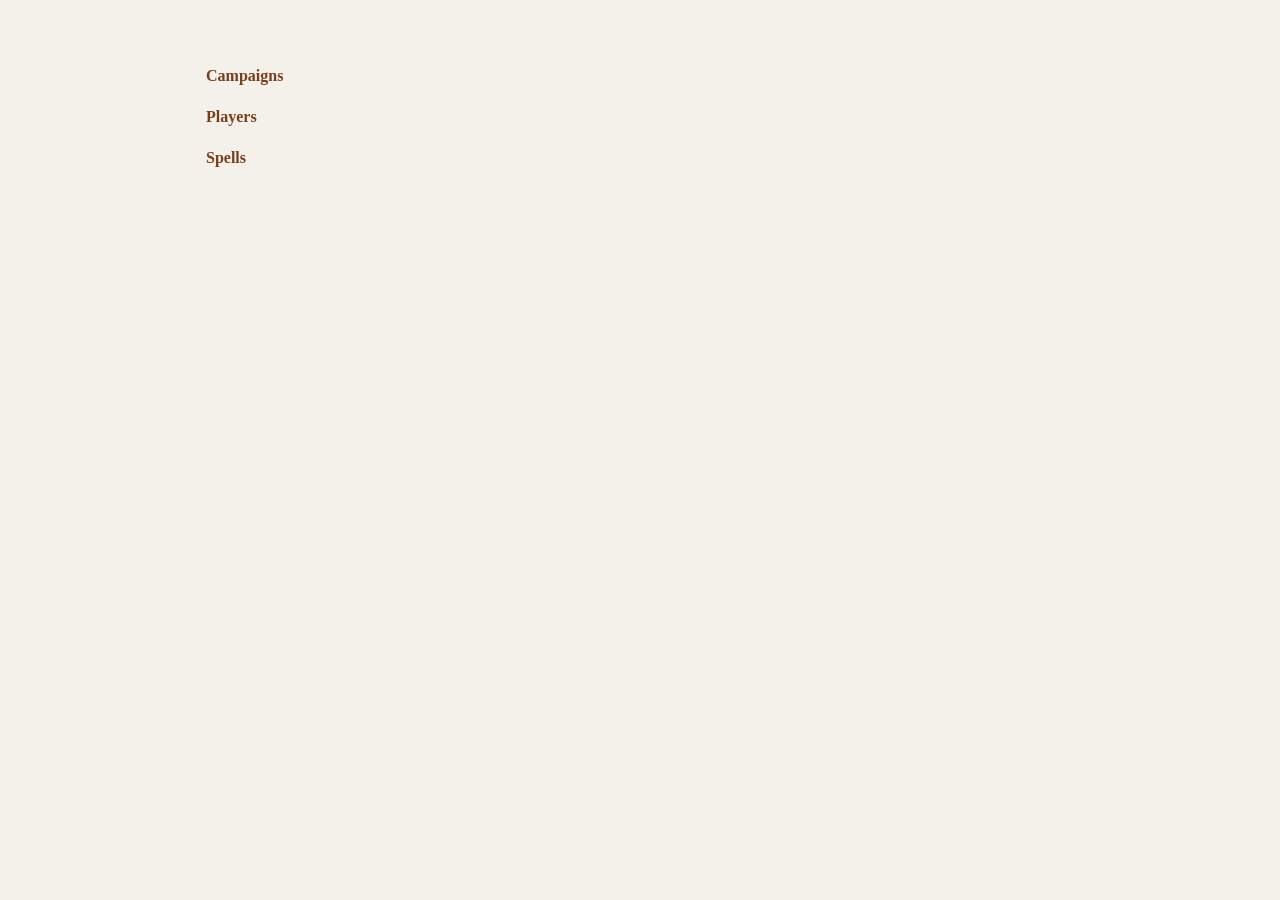
==== homePage.html @ 2057a72f "Merge pull request #7 from TwistedFury:best-branch Add player management features and shield icon as" ====
<!DOCTYPE html>
<head>
    <link rel="stylesheet" href="styles.css">
</head>
<body>
    <main class="spell-page">
        <p><a href="Pages/Campaigns.html">Campaigns</a></p>
        <p><a href="Pages/Players.html">Players</a></p>
        <p><a href="Pages/Spells.html">Spells</a></p>
    </main>
</body>
---- styles.css ----
/* ============================================================
   HOMEBREW HUB — styles.css
   Single stylesheet for all pages.
   Link in every page's <head>:
     <link rel="stylesheet" href="../../styles.css">
   (adjust the path depth as needed per subfolder)
   ============================================================ */


/* ── DESIGN TOKENS ──────────────────────────────────────────
   All colours live here. Light mode is the default.
   Dark mode overrides follow immediately after.
   ---------------------------------------------------------- */

:root {
  /* Backgrounds */
  --bg:            #f4f1ea;
  --bg-paper:      #fcfaf6;
  --bg-sunken:     #ede7db;
  --bg-table-head: #e8dfd2;
  --bg-row-hover:  #f3ede4;

  /* Text */
  --ink:           #2f2419;
  --muted:         #6b5b4b;

  /* Borders */
  --line:          #cdbfae;

  /* Accent */
  --accent:        #7a3e1d;
  --accent-hi:     #5f2f15;

  /* Misc */
  --shadow:        rgba(0, 0, 0, 0.08);
}

@media (prefers-color-scheme: dark) {
  :root {
    --bg:            #141210;
    --bg-paper:      #1c1916;
    --bg-sunken:     #111009;
    --bg-table-head: #26211a;
    --bg-row-hover:  #221e18;

    --ink:           #e8e0d4;
    --muted:         #9c8f80;

    --line:          #3a322a;

    --accent:        #c47a50;
    --accent-hi:     #e09060;

    --shadow:        rgba(0, 0, 0, 0.35);
  }
}


/* ── RESET ──────────────────────────────────────────────────*/

*, *::before, *::after {
  box-sizing: border-box;
  margin: 0;
  padding: 0;
}


/* ── BASE ───────────────────────────────────────────────────*/

body {
  font-family: Georgia, "Times New Roman", Times, serif;
  background: var(--bg);
  color: var(--ink);
  line-height: 1.55;
  padding: 2rem 2.5rem;
}

/* homepage overrides the default body padding below */

p {
  margin-bottom: 1rem;
}

ul, ol {
  margin-bottom: 1rem;
  padding-left: 2rem;
}

li {
  margin-bottom: 0.25rem;
}

hr {
  border: 0;
  border-top: 1px solid var(--line);
  margin: 1rem 0;
}

img {
  width: 500px;
  height: auto;
  max-width: 100%;
}

footer {
  font-size: 0.75rem;
  color: var(--muted);
  margin-top: 2rem;
}


/* ── TYPOGRAPHY ─────────────────────────────────────────────*/

h1, h2, h3, h4, h5, h6 {
  font-family: Georgia, "Times New Roman", Times, serif;
  color: var(--accent);
  margin-top: 1.5rem;
  margin-bottom: 0.4rem;
}

h1 {
  font-size: 2.2rem;
  margin-top: 0;
  margin-bottom: 0.5rem;
  border-bottom: 2px solid var(--line);
  padding-bottom: 0.5rem;
}

h2 {
  font-size: 1.35rem;
}

h3 {
  font-size: 1.1rem;
}

a {
  color: var(--accent);
  text-decoration: none;
  font-weight: bold;
}

a:hover {
  color: var(--accent-hi);
  text-decoration: underline;
}


/* ── PAGE LAYOUT HELPERS ────────────────────────────────────*/

/* Optional wrappers pages can use for card-style layout */
.page-shell {
  max-width: 1250px;
  margin: 0 auto;
  padding: 2rem 1rem 4rem;
}

.page-card {
  background: var(--bg-paper);
  border: 1px solid var(--line);
  box-shadow: 0 8px 24px var(--shadow);
  padding: 2rem;
}

.intro {
  color: var(--muted);
  margin-bottom: 1.5rem;
}


/* ── TABLES ─────────────────────────────────────────────────*/

/* .content-table: used on content pages (no forced min-width) */
.content-table {
  width: 100%;
  max-width: 100%;
  margin-bottom: 1.25rem;
  border-collapse: collapse;
  background: var(--bg-paper);
  border: 1px solid var(--line);
}

/* Full-width scrollable table (spell page etc.) */
table {
  width: 100%;
  min-width: 1100px;
  border-collapse: collapse;
  background: var(--bg-paper);
  border: 1px solid var(--line);
}

th,
td {
  text-align: left;
  padding: 0.65rem 0.75rem;
  border: 1px solid var(--line);
  vertical-align: top;
}

th {
  background: var(--bg-table-head);
  white-space: nowrap;
  cursor: pointer;
  user-select: none;
}

th:hover {
  background: var(--line);
}

tbody tr:hover {
  background: var(--bg-row-hover);
}

.table-wrap {
  overflow-x: auto;
}


/* ── FILTERS ────────────────────────────────────────────────*/

.filters {
  display: grid;
  grid-template-columns: repeat(auto-fit, minmax(180px, 1fr));
  gap: 0.75rem;
  margin-bottom: 1rem;
  padding: 1rem;
  background: var(--bg-sunken);
  border: 1px solid var(--line);
}

.filters label {
  display: block;
  font-size: 0.9rem;
  font-weight: bold;
  margin-bottom: 0.25rem;
  color: var(--ink);
}

.filters input,
.filters select,
.filters button {
  width: 100%;
  padding: 0.55rem 0.65rem;
  border: 1px solid var(--line);
  background: var(--bg-paper);
  color: var(--ink);
  font: inherit;
}

.filter-actions {
  display: flex;
  align-items: end;
}

.filter-actions button {
  cursor: pointer;
  background: var(--accent);
  color: var(--bg);
  border-color: var(--accent);
}

.filter-actions button:hover {
  background: var(--accent-hi);
}

.results-bar {
  margin: 0.75rem 0 1rem;
  color: var(--muted);
  font-size: 0.95rem;
}

.no-results {
  margin-top: 1rem;
  padding: 1rem;
  border: 1px solid var(--line);
  background: var(--bg-paper);
  color: var(--muted);
}


/* ── BACK BUTTON ────────────────────────────────────────────*/

.back-btn {
  display: inline-flex;
  align-items: center;
  gap: 6px;
  margin-bottom: 1.25rem;
  padding: 5px 12px 5px 8px;
  background: none;
  border: 1px solid var(--line);
  border-radius: 4px;
  color: var(--muted);
  font-family: Georgia, "Times New Roman", Times, serif;
  font-size: 0.9rem;
  cursor: pointer;
  text-decoration: none;
  transition: color 0.12s, border-color 0.12s, background 0.12s;
}

.back-btn:hover {
  color: var(--ink);
  border-color: var(--accent);
  background: var(--bg-sunken);
  text-decoration: none;
}

.back-btn::before {
  content: '←';
  font-size: 1rem;
  line-height: 1;
}


/* ── SPELL PAGE ─────────────────────────────────────────────*/

.spell-page {
  max-width: 900px;
  margin: 0 auto;
  padding: 2rem 1rem 3rem;
}

.spell-entry {
  background: var(--bg-paper);
  border: 1px solid var(--line);
  padding: 1.5rem 2rem;
  box-shadow: 0 2px 8px var(--shadow);
}

.spell-subtitle {
  margin-top: 0;
  margin-bottom: 1rem;
  color: var(--muted);
  font-size: 1rem;
}

.spell-meta {
  background: var(--bg-sunken);
  border: 1px solid var(--line);
  padding: 0.85rem 1rem;
  margin-bottom: 1rem;
}

.spell-meta p {
  margin: 0.25rem 0;
}

.spell-body p {
  margin: 0 0 1rem 0;
}

.spell-footer {
  margin-top: 1.25rem;
  padding-top: 0.75rem;
  border-top: 1px solid var(--line);
  font-size: 0.95rem;
  color: var(--muted);
}

.spell-display-page {
  max-width: 1600px;
  margin: 0 auto;
  padding: 2rem 1rem 3rem;
}

.spell-picker {
  margin: 1.5rem 0 2rem;
  padding: 1.25rem;
  background: var(--bg-sunken);
  border: 1px solid var(--line);
}

.spell-picker h2,
.spell-selection h2 {
  margin-top: 0;
}

.spell-picker label {
  display: block;
  margin-bottom: 0.3rem;
  font-weight: bold;
}

.spell-picker input {
  width: 100%;
  padding: 0.65rem 0.75rem;
  border: 1px solid var(--line);
  background: var(--bg-paper);
  color: var(--ink);
  font: inherit;
}

.spell-search-results {
  display: grid;
  grid-template-columns: repeat(auto-fit, minmax(min(100%, 18rem), 1fr));
  gap: 0.5rem;
  max-height: 22rem;
  overflow-y: auto;
  list-style: none;
  margin: 0;
  padding: 0;
}

.spell-search-result {
  display: flex;
  width: 100%;
  min-height: 3.5rem;
  flex-direction: column;
  align-items: flex-start;
  padding: 0.55rem 0.75rem;
  border: 1px solid var(--line);
  background: var(--bg-paper);
  color: var(--ink);
  font: inherit;
  text-align: left;
  cursor: pointer;
}

.spell-search-result:hover:not(:disabled) {
  border-color: var(--accent);
  background: var(--bg-row-hover);
}

.spell-search-result:disabled {
  color: var(--muted);
  cursor: not-allowed;
  opacity: 0.65;
}

.spell-search-result-name {
  font-weight: bold;
}

.spell-search-result-detail {
  color: var(--muted);
  font-size: 0.85rem;
}

.spell-selection-heading {
  display: flex;
  flex-wrap: wrap;
  align-items: baseline;
  justify-content: space-between;
  gap: 0.25rem 1rem;
}

.spell-selection-heading .results-bar {
  margin: 0;
}

.spell-grid {
  display: grid;
  grid-template-columns: repeat(4, minmax(0, 1fr));
  align-items: stretch;
  gap: 1rem;
}

@media (max-width: 1200px) {
  .spell-grid {
    grid-template-columns: repeat(3, minmax(0, 1fr));
  }
}

@media (max-width: 900px) {
  .spell-grid {
    grid-template-columns: repeat(2, minmax(0, 1fr));
  }
}

.spell-grid .spell-entry {
  min-width: 0;
  overflow-wrap: anywhere;
  padding: 1.25rem;
}

.spell-card-heading {
  display: flex;
  align-items: flex-start;
  justify-content: space-between;
  gap: 0.75rem;
}

.spell-card-heading h3 {
  min-width: 0;
  margin-top: 0;
  overflow-wrap: anywhere;
}

.spell-remove-button {
  flex: 0 0 auto;
  padding: 0.3rem 0.55rem;
  border: 1px solid var(--line);
  background: var(--bg-paper);
  color: var(--muted);
  font: inherit;
  font-size: 0.85rem;
  cursor: pointer;
}

.spell-remove-button:hover {
  border-color: var(--accent);
  color: var(--accent);
}

.spell-grid .spell-meta p {
  overflow-wrap: anywhere;
}

.spell-grid .spell-body p {
  margin-bottom: 0.75rem;
}

.spell-grid .spell-body-collapsed {
  max-height: 14rem;
  overflow: hidden;
}

.spell-expand-button {
  padding: 0;
  border: 0;
  background: none;
  color: var(--accent);
  font: inherit;
  font-weight: bold;
  cursor: pointer;
}

.spell-expand-button:hover {
  text-decoration: underline;
}

.spell-grid .spell-footer {
  overflow-wrap: anywhere;
}


/* ── CAMPAIGN PAGE ──────────────────────────────────────────*/

.campaign-page {
  max-width: 1040px;
  margin: 0 auto 2rem;
  padding: 1rem 1rem 0;
}

#campaign-portfolio {
  background:
    linear-gradient(135deg, color-mix(in srgb, var(--accent) 8%, transparent), transparent 55%),
    var(--bg-paper);
  border: 1px solid var(--line);
  border-top: 4px solid var(--accent);
  border-radius: 10px;
  box-shadow: 0 10px 28px var(--shadow);
  padding: 2rem 2.25rem;
}

#campaign-portfolio h1 {
  font-size: clamp(1.8rem, 4vw, 2.6rem);
}

#campaign-portfolio p {
  max-width: 70ch;
  color: var(--muted);
}

#campaign-portfolio ul {
  display: grid;
  grid-template-columns: repeat(auto-fit, minmax(230px, 1fr));
  gap: 0.75rem;
  list-style: none;
  margin: 1.25rem 0 0;
  padding: 0;
}

#campaign-portfolio li {
  margin: 0;
}

#campaign-portfolio li a {
  display: block;
  padding: 1rem 1.1rem;
  border: 1px solid var(--line);
  border-radius: 7px;
  background: var(--bg);
  transition: transform 0.15s ease, border-color 0.15s ease, box-shadow 0.15s ease;
}

#campaign-portfolio li a:hover {
  border-color: var(--accent);
  box-shadow: 0 5px 14px var(--shadow);
  text-decoration: none;
  transform: translateY(-2px);
}

#campaign-portfolio dl {
  display: grid;
  grid-template-columns: minmax(9rem, auto) 1fr;
  margin-top: 1.5rem;
  border-top: 1px solid var(--line);
}

#campaign-portfolio dt,
#campaign-portfolio dd {
  padding: 0.75rem 0;
  border-bottom: 1px solid var(--line);
}

#campaign-portfolio dt {
  color: var(--muted);
  font-size: 0.9rem;
  font-weight: bold;
  text-transform: uppercase;
  letter-spacing: 0.06em;
}

.campaign-players {
  margin-top: 2rem;
  border-top: 1px solid var(--line);
  padding-top: 1rem;
}

.campaign-players h2 {
  margin-top: 0;
}

.player-management {
  margin: 1rem 0 1.5rem;
  padding: 1rem;
  background: var(--bg-sunken);
  border: 1px solid var(--line);
}

.player-management > label {
  display: block;
  margin-bottom: 0.4rem;
  font-weight: bold;
}

.player-add-row {
  display: flex;
  flex-wrap: wrap;
  gap: 0.6rem;
}

.player-select {
  flex: 1 1 16rem;
  min-width: 0;
  padding: 0.65rem 0.75rem;
  border: 1px solid var(--line);
  background: var(--bg);
  color: var(--ink);
  font: inherit;
}

.player-action-button,
.player-remove-button {
  padding: 0.65rem 0.8rem;
  border: 1px solid var(--accent);
  border-radius: 5px;
  background: var(--accent);
  color: var(--bg-paper);
  font: inherit;
  font-weight: bold;
  cursor: pointer;
}

.player-action-button:hover,
.player-remove-button:hover {
  background: var(--accent-hi);
}

.player-action-button:disabled {
  cursor: not-allowed;
  opacity: 0.55;
}

.player-save-button {
  background: var(--bg);
  color: var(--accent);
}

.player-save-status {
  min-height: 1.5em;
  margin: 0.6rem 0 0;
  color: var(--muted);
}

.player-search {
  width: 100%;
  max-width: 34rem;
  padding: 0.65rem 0.75rem;
  border: 1px solid var(--line);
  border-radius: 5px;
  background: var(--bg);
  color: var(--ink);
  font: inherit;
}

.player-results {
  margin: 0.75rem 0;
  color: var(--muted);
}

.player-cards {
  display: grid;
  grid-template-columns: repeat(auto-fit, minmax(220px, 1fr));
  gap: 1rem;
}

.player-card {
  padding: 1rem;
  border: 1px solid var(--line);
  border-radius: 7px;
  background: var(--bg);
}

.player-card h3 {
  margin: 0;
}

.player-card > p {
  margin-bottom: 0.75rem;
  color: var(--muted);
}

.player-card dl {
  display: grid;
  grid-template-columns: auto 1fr;
  gap: 0.25rem 0.75rem;
  margin: 0;
}

.player-card dt {
  padding: 0;
  border: 0;
  color: var(--muted);
  font-size: 0.8rem;
}

.player-card dd {
  overflow-wrap: anywhere;
  padding: 0;
  border: 0;
}

.player-remove-button {
  margin-top: 0.9rem;
  background: transparent;
  color: var(--accent);
  font-size: 0.85rem;
}

.player-edit-button,
.player-cancel-button,
.player-edit-actions button[type="submit"] {
  margin-top: 0.9rem;
  padding: 0.5rem 0.8rem;
  border: 1px solid var(--accent);
  border-radius: 5px;
  background: var(--accent);
  color: var(--bg-paper);
  font: inherit;
  cursor: pointer;
}

.player-edit-button:hover,
.player-cancel-button:hover {
  background: var(--accent-hi);
}

.player-edit-form {
  display: grid;
  gap: 0.75rem;
}

.player-edit-form input {
  width: 100%;
  padding: 0.5rem 0.6rem;
  border: 1px solid var(--line);
  background: var(--bg-paper);
  color: var(--ink);
  font: inherit;
}

.player-edit-form label {
  display: block;
  min-width: 0;
  overflow-wrap: anywhere;
  margin-bottom: 0.25rem;
  font-weight: bold;
}

.player-edit-form .player-attributes {
  margin-top: 0.25rem;
  grid-template-columns: 1fr;
}

.player-edit-form .player-attributes label {
  font-size: 0.9rem;
  white-space: nowrap;
}

.player-edit-actions {
  display: flex;
  gap: 0.6rem;
}

.player-edit-actions button {
  margin-top: 0;
}

.player-edit-error {
  margin: 0;
  color: var(--accent);
}

.player-cancel-button {
  background: transparent;
  color: var(--accent);
}

.no-player-results {
  color: var(--muted);
}

.player-form {
  display: grid;
  grid-template-columns: repeat(2, minmax(0, 1fr));
  gap: 1rem;
  margin: 1.5rem 0 2rem;
  padding: 1rem;
  background: var(--bg-sunken);
  border: 1px solid var(--line);
}

.player-form label {
  display: block;
  margin-bottom: 0.4rem;
  font-weight: bold;
}

.player-form input {
  width: 100%;
  padding: 0.65rem 0.75rem;
  border: 1px solid var(--line);
  background: var(--bg);
  color: var(--ink);
  font: inherit;
}

.player-attributes {
  display: grid;
  grid-column: 1 / -1;
  grid-template-columns: repeat(3, minmax(0, 1fr));
  gap: 1rem;
  border: 1px solid var(--line);
  padding: 1rem;
}

.player-attributes legend {
  padding: 0 0.4rem;
  font-weight: bold;
}

.player-form button {
  justify-self: start;
  padding: 0.7rem 1.2rem;
  border: 1px solid var(--accent);
  border-radius: 5px;
  background: var(--accent);
  color: var(--bg-paper);
  font: inherit;
  font-weight: bold;
  cursor: pointer;
}

.player-form button:hover {
  background: var(--accent-hi);
}

.player-form .player-save-status {
  align-self: center;
  margin: 0;
}

.player-page h2 {
  margin-top: 0;
}

.campaign-form {
  display: grid;
  grid-template-columns: repeat(2, minmax(0, 1fr));
  gap: 1.15rem 1.25rem;
  max-width: 1040px;
  margin: 0 auto;
  padding: 2rem 2.25rem;
  background: var(--bg-paper);
  border: 1px solid var(--line);
  border-radius: 10px;
  box-shadow: 0 10px 28px var(--shadow);
}

.campaign-form-heading,
.campaign-form > div:nth-of-type(5),
.campaign-form button {
  grid-column: 1 / -1;
}

.campaign-form-heading {
  padding-bottom: 0.5rem;
  border-bottom: 1px solid var(--line);
}

.campaign-form-heading h2 {
  margin: 0.15rem 0 0.25rem;
  font-size: 1.65rem;
}

.campaign-form-heading p:last-child {
  margin: 0;
  color: var(--muted);
}

.eyebrow {
  margin: 0;
  color: var(--accent);
  font-size: 0.75rem;
  font-weight: bold;
  letter-spacing: 0.12em;
  text-transform: uppercase;
}

.campaign-form label {
  display: block;
  margin-bottom: 0.4rem;
  color: var(--ink);
  font-size: 0.92rem;
  font-weight: bold;
}

.campaign-form input,
.campaign-form textarea {
  width: 100%;
  border: 1px solid var(--line);
  border-radius: 5px;
  background: var(--bg);
  color: var(--ink);
  font: inherit;
  padding: 0.7rem 0.8rem;
  transition: border-color 0.15s ease, box-shadow 0.15s ease;
}

.campaign-form textarea {
  min-height: 7rem;
  resize: vertical;
}

.campaign-form input:focus,
.campaign-form textarea:focus {
  border-color: var(--accent);
  box-shadow: 0 0 0 3px color-mix(in srgb, var(--accent) 20%, transparent);
  outline: none;
}

.campaign-form button {
  justify-self: start;
  border: 1px solid var(--accent);
  border-radius: 5px;
  background: var(--accent);
  color: var(--bg-paper);
  cursor: pointer;
  font: inherit;
  font-weight: bold;
  padding: 0.75rem 1.4rem;
  transition: background 0.15s ease, transform 0.15s ease;
}

.campaign-form button:hover {
  background: var(--accent-hi);
  transform: translateY(-1px);
}

.campaign-form button:focus-visible {
  outline: 3px solid color-mix(in srgb, var(--accent) 35%, transparent);
  outline-offset: 2px;
}

/* ── INITIATIVE PAGE ────────────────────────────────────────*/

/* ~10% of the screen on each side; falls back to full width on small screens */
.initiative-page {
  width: 80vw;
  max-width: 100%;
  padding-left: 0;
  padding-right: 0;
}

.initiative-page h1 {
  margin-top: 0;
}

.initiative-form {
  display: grid;
  grid-template-columns: minmax(0, 2fr) repeat(4, minmax(0, 1fr));
  gap: 0.75rem;
  margin-bottom: 1.5rem;
  padding: 1rem;
  background: var(--bg-sunken);
  border: 1px solid var(--line);
  border-radius: 6px;
}

.initiative-field label {
  display: block;
  margin-bottom: 0.25rem;
  color: var(--ink);
  font-size: 0.9rem;
  font-weight: bold;
}

.initiative-field input:not([type="checkbox"]) {
  width: 100%;
  padding: 0.55rem 0.65rem;
  border: 1px solid var(--line);
  border-radius: 4px;
  background: var(--bg-paper);
  color: var(--ink);
  font: inherit;
  transition: border-color 0.15s ease, box-shadow 0.15s ease;
}

.initiative-field input:focus,
.stat-field input:focus {
  border-color: var(--accent);
  box-shadow: 0 0 0 3px color-mix(in srgb, var(--accent) 20%, transparent);
  outline: none;
}

.initiative-field .optional {
  color: var(--muted);
  font-size: 0.8rem;
  font-weight: normal;
}

.creature-details {
  display: grid;
  grid-template-columns: repeat(2, minmax(0, 1fr));
  gap: 0.5rem;
  margin-top: 0.5rem;
}

.creature-details label {
  font-size: 0.8rem;
}

.creature-details select,
.creature-details input {
  width: 100%;
  padding: 0.45rem 0.55rem;
  border: 1px solid var(--line);
  border-radius: 4px;
  background: var(--bg-paper);
  color: var(--ink);
  font: inherit;
  font-size: 0.9rem;
}

.creature-details select {
  cursor: pointer;
}

.creature-details input {
  margin-top: 0.35rem;
}

.creature-details select:focus {
  border-color: var(--accent);
  box-shadow: 0 0 0 3px color-mix(in srgb, var(--accent) 20%, transparent);
  outline: none;
}

.initiative-field input:disabled {
  background: var(--bg-sunken);
  color: var(--muted);
  cursor: not-allowed;
}

.initiative-field .initiative-check,
.initiative-check {
  display: flex;
  align-items: center;
  gap: 0.4rem;
  margin: 0.4rem 0 0;
  color: var(--muted);
  font-size: 0.85rem;
  font-weight: normal;
  cursor: pointer;
}

.initiative-check:has(input:disabled) {
  opacity: 0.45;
  cursor: not-allowed;
}

.initiative-check input:disabled {
  cursor: not-allowed;
}

.initiative-check input {
  width: 1rem;
  height: 1rem;
  accent-color: var(--accent);
  cursor: pointer;
}

.boss-fields {
  grid-column: 1 / -1;
  display: grid;
  grid-template-columns: repeat(2, minmax(0, 14rem));
  gap: 0.75rem;
  padding: 0.75rem;
  border: 1px dashed var(--accent);
  border-radius: 4px;
}

.boss-fields[hidden] {
  display: none;
}

.initiative-actions {
  grid-column: 1 / -1;
  display: flex;
  flex-wrap: wrap;
  gap: 0.5rem;
}

.initiative-btn {
  padding: 0.55rem 1.25rem;
  border: 1px solid var(--accent);
  border-radius: 4px;
  background: var(--accent);
  color: var(--bg-paper);
  font: inherit;
  font-weight: bold;
  cursor: pointer;
  transition: background 0.15s ease, border-color 0.15s ease, color 0.15s ease;
}

.initiative-btn:hover {
  background: var(--accent-hi);
  border-color: var(--accent-hi);
}

.initiative-btn-secondary {
  margin-left: auto;
  background: var(--bg-paper);
  border-color: var(--line);
  color: var(--muted);
}

.initiative-btn-secondary:hover {
  background: var(--bg-paper);
  border-color: var(--accent);
  color: var(--accent);
}

.initiative-btn:focus-visible,
.creature-remove:focus-visible {
  outline: 3px solid color-mix(in srgb, var(--accent) 35%, transparent);
  outline-offset: 2px;
}

.combat-bar {
  display: flex;
  flex-wrap: wrap;
  align-items: center;
  justify-content: space-between;
  gap: 0.75rem;
  margin-bottom: 1rem;
  padding-bottom: 0.75rem;
  border-bottom: 1px solid var(--line);
}

.round-display {
  color: var(--muted);
  font-size: 1.1rem;
  font-style: italic;
}

.round-display.active {
  color: var(--accent);
  font-size: 1.35rem;
  font-style: normal;
  font-weight: bold;
}

.combat-option {
  margin: 0 auto 0 0.5rem;
}

.combat-bar .initiative-btn-secondary {
  margin-left: 0;
}

.initiative-btn:disabled {
  opacity: 0.5;
  cursor: not-allowed;
}

.initiative-btn:disabled:hover {
  background: var(--accent);
  border-color: var(--accent);
}

.initiative-list {
  display: flex;
  flex-direction: column;
  gap: 0.75rem;
}

.initiative-empty {
  margin: 0;
  padding: 1.5rem 1rem;
  border: 1px dashed var(--line);
  border-radius: 6px;
  color: var(--muted);
  text-align: center;
  font-style: italic;
}

.creature {
  padding: 0.9rem 1rem;
  background: var(--bg-paper);
  border: 1px solid var(--line);
  border-left: 4px solid var(--accent);
  border-radius: 6px;
  box-shadow: 0 2px 8px var(--shadow);
}

.creature.current-turn {
  border-color: var(--accent);
  border-left-width: 8px;
  background: color-mix(in srgb, var(--accent) 10%, var(--bg-paper));
  box-shadow: 0 0 0 2px color-mix(in srgb, var(--accent) 35%, transparent), 0 6px 18px var(--shadow);
}

.creature.current-turn .initiative {
  background: var(--accent);
  color: var(--bg-paper);
}

.creature-next {
  flex: 0 0 auto;
  padding: 0.35rem 0.9rem;
  border: 1px solid var(--accent);
  border-radius: 4px;
  background: var(--accent);
  color: var(--bg-paper);
  font: inherit;
  font-size: 0.9rem;
  font-weight: bold;
  cursor: pointer;
  transition: background 0.12s, border-color 0.12s;
}

.creature-next:hover {
  background: var(--accent-hi);
  border-color: var(--accent-hi);
}

.creature-next:focus-visible {
  outline: 3px solid color-mix(in srgb, var(--accent) 35%, transparent);
  outline-offset: 2px;
}

.creature-header {
  display: flex;
  align-items: center;
  gap: 0.9rem;
}

.creature:has(.hp-box) .creature-header {
  margin-bottom: 0.75rem;
}

.initiative {
  display: flex;
  flex: 0 0 auto;
  align-items: center;
  justify-content: center;
  width: 2.75rem;
  height: 2.75rem;
  border: 2px solid var(--accent);
  border-radius: 50%;
  background: var(--bg-sunken);
  color: var(--accent);
  font-size: 1.2rem;
  font-weight: bold;
  line-height: 1;
}

.initiative-input {
  padding: 0;
  font-family: inherit;
  text-align: center;
  cursor: text;
  -moz-appearance: textfield;
  appearance: textfield;
  transition: box-shadow 0.15s ease;
}

.initiative-input::-webkit-outer-spin-button,
.initiative-input::-webkit-inner-spin-button {
  margin: 0;
  -webkit-appearance: none;
}

.initiative-input:hover {
  box-shadow: 0 0 0 3px color-mix(in srgb, var(--accent) 20%, transparent);
}

.initiative-input:focus {
  box-shadow: 0 0 0 3px color-mix(in srgb, var(--accent) 35%, transparent);
  outline: none;
}

.initiative.long {
  font-size: 0.85rem;
}

.creature-meta {
  display: block;
  margin-top: 0.1rem;
  color: var(--muted);
  font-size: 0.85rem;
  font-style: italic;
  font-weight: normal;
}

.creature-name {
  flex: 1;
  min-width: 0;
  margin: 0;
  color: var(--ink);
  font-size: 1.15rem;
  overflow-wrap: anywhere;
}

.creature-count {
  margin-left: 0.5rem;
  padding: 0.1rem 0.45rem;
  border: 1px solid var(--line);
  border-radius: 999px;
  background: var(--bg-sunken);
  color: var(--muted);
  font-size: 0.8rem;
  font-weight: normal;
  vertical-align: middle;
}

.creature-tag {
  margin-left: 0.5rem;
  padding: 0.1rem 0.45rem;
  border-radius: 999px;
  background: var(--accent);
  color: var(--bg-paper);
  font-size: 0.7rem;
  font-weight: bold;
  letter-spacing: 0.06em;
  vertical-align: middle;
}

.creature.player:not(.current-turn) {
  border-left-style: double;
  border-left-width: 6px;
}

.boss-tag {
  background: #8b2a2a;
}

.creature.boss:not(.current-turn) {
  border-left-color: #8b2a2a;
}

.vehicle-tag {
  background: #4a6070;
}

.lair-tag {
  background: #2f6f62;
}

.creature.lair:not(.current-turn) {
  border-left-color: #2f6f62;
}

.lair-actions {
  display: flex;
  flex-direction: column;
  gap: 0.4rem;
  margin: 0.75rem 0 0;
  padding: 0 0 0 3.65rem;
  list-style: none;
}

.lair-action {
  display: flex;
  align-items: center;
  gap: 0.6rem;
  margin: 0;
  padding: 0.4rem 0.6rem;
  border: 1px solid var(--line);
  border-radius: 4px;
  background: var(--bg-sunken);
}

.lair-action-number {
  min-width: 1.25rem;
  color: #2f6f62;
  font-weight: bold;
  text-align: center;
}

.lair-action-identifier {
  flex: 1;
  min-width: 0;
}

.lair-toggle {
  flex: 0 0 auto;
  min-width: 9.5rem;
  padding: 0.3rem 0.6rem;
  border: 1px solid #b04a3a;
  border-radius: 3px;
  background: color-mix(in srgb, #b04a3a 16%, var(--bg-paper));
  color: #b04a3a;
  font: inherit;
  font-size: 0.75rem;
  font-weight: bold;
  letter-spacing: 0.05em;
  cursor: pointer;
  transition: background 0.12s, border-color 0.12s, color 0.12s;
}

.lair-toggle.available {
  border-color: #3f8a4f;
  background: color-mix(in srgb, #3f8a4f 18%, var(--bg-paper));
  color: #3f8a4f;
}

.lair-toggle:focus-visible {
  outline: 3px solid color-mix(in srgb, var(--accent) 35%, transparent);
  outline-offset: 2px;
}

.player-controlled-tag {
  background: #7a4fa8;
}

.creature.player-controlled:not(.current-turn) {
  border-left-color: #7a4fa8;
  background: color-mix(in srgb, #7a4fa8 7%, var(--bg-paper));
}

.creature.vehicle:not(.current-turn):not(.boss) {
  border-left-color: #4a6070;
}

.stat-dt input {
  font-size: 0.9rem;
}

.legendary-list {
  display: flex;
  flex-wrap: wrap;
  gap: 0.5rem 1.5rem;
  margin-top: 0.6rem;
  padding-left: 3.65rem;
}

.legendary-tracker {
  display: flex;
  flex-wrap: wrap;
  align-items: center;
  gap: 0.5rem;
  padding: 0.4rem 0.6rem;
  border: 1px solid var(--line);
  border-radius: 4px;
  background: var(--bg-sunken);
}

.legendary-label {
  color: var(--muted);
  font-size: 0.85rem;
  font-weight: bold;
}

.legendary-pips {
  display: flex;
  gap: 0.25rem;
}

.legendary-pip {
  width: 0.8rem;
  height: 0.8rem;
  border: 2px solid var(--accent);
  border-radius: 50%;
  background: var(--accent);
  transition: background 0.12s;
}

.legendary-pip.spent {
  background: transparent;
  opacity: 0.6;
}

.legendary-count {
  min-width: 2.5rem;
  color: var(--ink);
  font-size: 0.9rem;
  font-weight: bold;
}

.legendary-btn {
  width: 1.75rem;
  height: 1.75rem;
  border: 1px solid var(--line);
  border-radius: 4px;
  background: var(--bg-paper);
  color: var(--ink);
  font: inherit;
  font-weight: bold;
  line-height: 1;
  cursor: pointer;
  transition: border-color 0.12s, color 0.12s;
}

.legendary-btn:hover:not(:disabled) {
  border-color: var(--accent);
  color: var(--accent);
}

.legendary-btn:disabled {
  opacity: 0.4;
  cursor: not-allowed;
}

.legendary-btn:focus-visible {
  outline: 3px solid color-mix(in srgb, var(--accent) 35%, transparent);
  outline-offset: 2px;
}

.player-group-members {
  display: flex;
  flex-direction: column;
  gap: 0.4rem;
  margin: 0.75rem 0 0;
  padding: 0 0 0 3.65rem;
  list-style: none;
}

.player-group-member {
  display: flex;
  align-items: center;
  gap: 0.6rem;
  margin: 0;
  padding: 0.4rem 0.6rem;
  border: 1px solid var(--line);
  border-radius: 4px;
  background: var(--bg-sunken);
}

.player-group-initiative {
  width: 3rem;
  border: 1px solid var(--line);
  border-radius: 3px;
  background: var(--bg-paper);
  color: var(--accent);
  font-size: 0.95rem;
  font-weight: bold;
  text-align: center;
}

.player-group-name {
  flex: 1;
  min-width: 0;
  overflow-wrap: anywhere;
}

.creature-remove {
  flex: 0 0 auto;
  padding: 0.3rem 0.65rem;
  border: 1px solid var(--line);
  border-radius: 4px;
  background: var(--bg-paper);
  color: var(--muted);
  font: inherit;
  font-size: 0.85rem;
  cursor: pointer;
  transition: border-color 0.12s, color 0.12s;
}

.creature-remove:hover {
  border-color: var(--accent);
  color: var(--accent);
}

.hp-list {
  display: grid;
  grid-template-columns: repeat(auto-fill, minmax(8.5rem, 1fr));
  gap: 0.5rem;
  padding-left: 3.65rem;
}

.hp-box {
  display: flex;
  flex-direction: column;
  gap: 0.3rem;
  padding: 0.45rem 0.55rem;
  border: 1px solid var(--line);
  border-radius: 4px;
  background: var(--bg-sunken);
  color: var(--muted);
  font-size: 0.8rem;
  transition: background 0.15s ease, border-color 0.15s ease;
}

.hp-box.selected {
  border-color: var(--accent);
  box-shadow: 0 0 0 2px color-mix(in srgb, var(--accent) 30%, transparent);
}

.hp-box-select {
  display: flex;
  align-items: center;
  gap: 0.35rem;
  min-width: 0;
  cursor: pointer;
}

.hp-box-select input {
  flex: 0 0 auto;
  width: 0.95rem;
  height: 0.95rem;
  accent-color: var(--accent);
  cursor: pointer;
}

.damage-row {
  display: flex;
  flex-wrap: wrap;
  align-items: center;
  gap: 0.5rem;
  margin-top: 0.6rem;
  padding-left: 3.65rem;
}

.damage-input {
  width: 6rem;
  padding: 0.35rem 0.5rem;
  border: 1px solid var(--line);
  border-radius: 4px;
  background: var(--bg-paper);
  color: var(--ink);
  font: inherit;
  font-weight: bold;
}

.damage-input:focus {
  border-color: #b04a3a;
  box-shadow: 0 0 0 3px color-mix(in srgb, #b04a3a 20%, transparent);
  outline: none;
}

.damage-btn {
  padding: 0.35rem 0.85rem;
  border: 1px solid #b04a3a;
  border-radius: 4px;
  background: #b04a3a;
  color: #fff;
  font: inherit;
  font-size: 0.9rem;
  font-weight: bold;
  cursor: pointer;
  transition: background 0.12s, border-color 0.12s;
}

.damage-btn:hover {
  background: #8f3a2d;
  border-color: #8f3a2d;
}

.damage-btn:focus-visible {
  outline: 3px solid color-mix(in srgb, #b04a3a 35%, transparent);
  outline-offset: 2px;
}

.damage-hint {
  color: #b04a3a;
  font-size: 0.85rem;
  font-style: italic;
}

.hp-box-name {
  overflow: hidden;
  text-overflow: ellipsis;
  white-space: nowrap;
}

.stat-field {
  display: grid;
  grid-template-columns: 1.6rem minmax(0, 1fr);
  align-items: center;
  gap: 0.35rem;
}

.stat-label {
  color: var(--muted);
  font-size: 0.7rem;
  font-weight: bold;
  letter-spacing: 0.06em;
}

.stat-field input {
  width: 100%;
  padding: 0.3rem 0.45rem;
  border: 1px solid var(--line);
  border-radius: 3px;
  background: var(--bg-paper);
  color: var(--ink);
  font: inherit;
  font-size: 1rem;
  font-weight: bold;
}

.stat-ac input {
  font-size: 0.9rem;
}

.hp-box-identifier {
  width: 100%;
  padding: 0.25rem 0.45rem;
  border: 1px dashed var(--line);
  border-radius: 3px;
  background: var(--bg-paper);
  color: var(--ink);
  font: inherit;
  font-size: 0.8rem;
  font-style: italic;
}

.hp-box-identifier::placeholder {
  color: var(--muted);
  opacity: 0.7;
}

.hp-box-identifier:focus {
  border-style: solid;
  border-color: var(--accent);
  box-shadow: 0 0 0 3px color-mix(in srgb, var(--accent) 20%, transparent);
  outline: none;
}

.player-group-member .stat-field {
  width: 6rem;
  font-size: 0.8rem;
}

.hp-box.down {
  border-color: #b04a3a;
  background: color-mix(in srgb, #b04a3a 14%, var(--bg-paper));
}

.hp-box.down .hp-box-name {
  color: #b04a3a;
  text-decoration: line-through;
}

.player-group-member.down {
  border-color: #b04a3a;
  background: color-mix(in srgb, #b04a3a 14%, var(--bg-paper));
}

.player-group-member.down .player-group-name {
  color: #b04a3a;
  text-decoration: line-through;
}

.hp-box.down .stat-hp input,
.player-group-member.down .stat-hp input {
  border-color: #b04a3a;
  color: #b04a3a;
}

@media (max-width: 650px) {
  .initiative-form {
    grid-template-columns: repeat(2, minmax(0, 1fr));
  }

  .initiative-field-name {
    grid-column: 1 / -1;
  }

  .initiative-btn {
    flex: 1;
  }

  .initiative-btn-secondary {
    margin-left: 0;
  }

  .boss-fields {
    grid-template-columns: repeat(2, minmax(0, 1fr));
  }

  .hp-list,
  .lair-actions,
  .damage-row,
  .legendary-list,
  .player-group-members {
    padding-left: 0;
  }

  .combat-option {
    order: 3;
    margin: 0;
  }
}


/* ── CYBERPUNK INITIATIVE PAGE ──────────────────────────────
   Builds on the initiative page styles above.
   ---------------------------------------------------------- */

.cyberpunk-page .initiative-form {
  grid-template-columns: minmax(0, 2fr) repeat(5, minmax(0, 1fr));
}

.cyberpunk-page .stat-field {
  grid-template-columns: 2.4rem minmax(0, 1fr);
}

.cyberpunk-page .player-group-member {
  flex-wrap: wrap;
}

.cyberpunk-page .player-group-member .stat-field {
  width: 6.5rem;
}

.quick-info-fields {
  grid-template-columns: repeat(3, minmax(0, 10rem)) auto;
  align-items: end;
}

.quick-info-fields[hidden] {
  display: none;
}

.quick-info-dodge {
  margin: 0 0 0.6rem;
}

.quick-info {
  display: flex;
  flex-wrap: wrap;
  gap: 0.5rem;
  margin-bottom: 0.75rem;
  padding-left: 3.65rem;
}

.quick-info-stat {
  display: inline-flex;
  align-items: center;
  gap: 0.45rem;
  padding: 0.3rem 0.65rem;
  border: 1px solid var(--line);
  border-radius: 999px;
  background: var(--bg-sunken);
  color: var(--ink);
  font-size: 0.9rem;
}

.quick-info-label {
  color: var(--muted);
  font-size: 0.7rem;
  font-weight: bold;
  letter-spacing: 0.08em;
  text-transform: uppercase;
}

.quick-info-input {
  width: 3.5rem;
  padding: 0.1rem 0.35rem;
  border: 1px solid var(--line);
  border-radius: 3px;
  background: var(--bg-paper);
  color: var(--ink);
  font: inherit;
  font-weight: bold;
}

.quick-info-input:focus {
  border-color: var(--accent);
  box-shadow: 0 0 0 3px color-mix(in srgb, var(--accent) 20%, transparent);
  outline: none;
}

.dodge-toggle {
  width: 100%;
  padding: 0.25rem 0.45rem;
  border: 1px solid #b04a3a;
  border-radius: 3px;
  background: color-mix(in srgb, #b04a3a 16%, var(--bg-paper));
  color: #b04a3a;
  font: inherit;
  font-size: 0.75rem;
  font-weight: bold;
  letter-spacing: 0.05em;
  cursor: pointer;
  transition: background 0.12s, border-color 0.12s, color 0.12s;
}

.dodge-toggle.can-dodge {
  border-color: #3f8a4f;
  background: color-mix(in srgb, #3f8a4f 18%, var(--bg-paper));
  color: #3f8a4f;
}

.dodge-toggle:focus-visible {
  outline: 3px solid color-mix(in srgb, var(--accent) 35%, transparent);
  outline-offset: 2px;
}

.damage-location {
  padding: 0.35rem 0.5rem;
  border: 1px solid var(--line);
  border-radius: 4px;
  background: var(--bg-paper);
  color: var(--ink);
  font: inherit;
  font-size: 0.9rem;
  cursor: pointer;
}

.damage-location:focus {
  border-color: var(--accent);
  outline: none;
}

.initiative-check.damage-option {
  margin: 0;
  color: var(--ink);
}

@media (max-width: 650px) {
  .cyberpunk-page .initiative-form {
    grid-template-columns: repeat(2, minmax(0, 1fr));
  }

  .quick-info-fields {
    grid-template-columns: repeat(3, minmax(0, 1fr));
  }

  .quick-info-dodge {
    grid-column: 1 / -1;
  }

  .quick-info {
    padding-left: 0;
  }
}


@media (max-width: 650px) {
  body {
    padding: 1rem;
  }

  .spell-grid {
    grid-template-columns: 1fr;
  }

  .campaign-page {
    padding: 0;
  }

  #campaign-portfolio,
  .campaign-form {
    padding: 1.35rem;
  }

  .campaign-form {
    grid-template-columns: 1fr;
  }

  .player-form {
    grid-template-columns: 1fr;
  }

  .player-attributes {
    grid-template-columns: 1fr;
  }

  .campaign-form-heading,
  .campaign-form > div:nth-of-type(5),
  .campaign-form button {
    grid-column: auto;
  }

  #campaign-portfolio dl {
    grid-template-columns: 1fr;
  }

  #campaign-portfolio dt {
    padding-bottom: 0.15rem;
    border-bottom: 0;
  }
}


/* ============================================================
   HOME PAGE
   Scoped to body.home-page — zero effect on other pages.
   ============================================================ */

.home-page {
  --hp-bg:     #ffffff;
  --hp-bg2:    #f6f5f3;
  --hp-border: #e2ddd8;
  --hp-text:   #1a1a1a;
  --hp-muted:  #6b6560;
  --hp-accent: #8b3a3a;
}

@media (prefers-color-scheme: dark) {
  .home-page {
    --hp-bg:     #141414;
    --hp-bg2:    #1e1c1a;
    --hp-border: #2e2b28;
    --hp-text:   #e8e4de;
    --hp-muted:  #857f78;
    --hp-accent: #c0614f;
  }
}

/* Override the default body padding/max-width for the homepage */
body.home-page {
  background-color: var(--hp-bg);
  color: var(--hp-text);
  font-family: 'Inter', sans-serif;
  font-size: 15px;
  line-height: 1.6;
  padding: 0;
}

.hp-layout {
  display: flex;
  min-height: 100vh;
  max-width: 1100px;
  margin: 0 auto;
}

/* Sidebar */
.hp-sidebar {
  width: 220px;
  min-width: 220px;
  border-right: 1px solid var(--hp-border);
  padding: 28px 0 40px;
  position: sticky;
  top: 0;
  height: 100vh;
  overflow-y: auto;
  scrollbar-width: thin;
  scrollbar-color: var(--hp-border) transparent;
}

.hp-site-title {
  font-family: 'Crimson Pro', Georgia, serif;
  font-size: 16px;
  font-weight: 600;
  color: var(--hp-text);
  padding: 0 18px 18px;
  border-bottom: 1px solid var(--hp-border);
  margin-bottom: 14px;
  line-height: 1.3;
}

.hp-site-title span {
  display: block;
  font-size: 11.5px;
  font-weight: 400;
  color: var(--hp-muted);
  font-family: 'Inter', sans-serif;
  margin-top: 2px;
}

.hp-nav-group {
  margin-bottom: 2px;
}

.hp-nav-label {
  font-size: 10px;
  font-weight: 500;
  letter-spacing: 0.1em;
  text-transform: uppercase;
  color: var(--hp-muted);
  padding: 8px 18px 2px;
}

.hp-nav-group a {
  display: block;
  padding: 3px 18px;
  font-size: 13px;
  color: var(--hp-muted);
  text-decoration: none;
  font-weight: normal;
  transition: color 0.1s;
}

.hp-nav-group a:hover {
  color: var(--hp-text);
  text-decoration: none;
}

.hp-nav-acc-btn {
  width: 100%;
  background: none;
  border: none;
  cursor: pointer;
  display: flex;
  align-items: center;
  justify-content: space-between;
  padding: 3px 18px;
  font-size: 13px;
  color: var(--hp-muted);
  font-family: 'Inter', sans-serif;
  text-align: left;
  transition: color 0.1s;
}

.hp-nav-acc-btn:hover,
.hp-nav-acc-btn.open {
  color: var(--hp-text);
}

.hp-nav-acc-btn .arr {
  font-size: 8px;
  transition: transform 0.15s;
}

.hp-nav-acc-btn.open .arr {
  transform: rotate(90deg);
}

.hp-nav-acc-panel {
  display: none;
}

.hp-nav-acc-panel.open {
  display: block;
}

.hp-nav-acc-panel a {
  padding-left: 28px;
  font-size: 12.5px;
}

/* Main */
.hp-main {
  flex: 1;
  min-width: 0;
  padding: 44px 44px 72px;
}

/* Hero */
.hp-hero {
  padding-bottom: 28px;
  border-bottom: 1px solid var(--hp-border);
  margin-bottom: 40px;
}

.hp-hero h1 {
  font-family: 'Crimson Pro', Georgia, serif;
  font-size: 36px;
  font-weight: 600;
  line-height: 1.1;
  margin-bottom: 8px;
  color: var(--hp-text);
  border-bottom: none;
  padding-bottom: 0;
}

.hp-hero p {
  color: var(--hp-muted);
  font-size: 14.5px;
  max-width: 500px;
  margin-bottom: 14px;
}

.hp-spoiler {
  display: inline-block;
  font-size: 12px;
  color: var(--hp-accent);
  border: 1px solid var(--hp-accent);
  border-radius: 4px;
  padding: 3px 9px;
  opacity: 0.9;
}

.hp-recent {
  margin-top: 12px;
  font-size: 13px;
  color: var(--hp-muted);
}

.hp-recent strong {
  color: var(--hp-text);
  font-weight: 500;
}

.hp-sec-head {
  font-family: 'Crimson Pro', Georgia, serif;
  font-size: 19px;
  font-weight: 600;
  margin-bottom: 12px;
  color: var(--hp-text);
  display: flex;
  align-items: center;
  gap: 10px;
}

.hp-sec-head::after {
  content: '';
  flex: 1;
  height: 1px;
  background: var(--hp-border);
}

/* Category cards */
.hp-cat-grid {
  display: grid;
  grid-template-columns: repeat(auto-fill, minmax(175px, 1fr));
  gap: 8px;
  margin-bottom: 44px;
}

.hp-cat-card {
  background: var(--hp-bg2);
  border: 1px solid var(--hp-border);
  border-radius: 6px;
  padding: 13px 15px;
  text-decoration: none;
  color: var(--hp-text);
  display: block;
  transition: border-color 0.12s;
}

.hp-cat-card:hover {
  border-color: var(--hp-accent);
  text-decoration: none;
}

.hp-cat-card .ct {
  font-size: 13.5px;
  font-weight: 500;
  margin-bottom: 2px;
  color: var(--hp-text);
}

.hp-cat-card .cs {
  font-size: 12px;
  color: var(--hp-muted);
}

/* Subclass accordions */
.hp-sub-grid {
  display: grid;
  grid-template-columns: repeat(auto-fill, minmax(185px, 1fr));
  gap: 7px;
  margin-bottom: 44px;
}

.hp-sub-acc {
  border: 1px solid var(--hp-border);
  border-radius: 6px;
  overflow: hidden;
}

.hp-sub-acc-btn {
  width: 100%;
  background: var(--hp-bg2);
  border: none;
  cursor: pointer;
  display: flex;
  align-items: center;
  justify-content: space-between;
  padding: 9px 13px;
  font-size: 13.5px;
  font-weight: 500;
  font-family: 'Inter', sans-serif;
  color: var(--hp-text);
  text-align: left;
  transition: background 0.1s;
}

.hp-sub-acc-btn:hover {
  background: var(--hp-border);
}

.hp-sub-acc-btn .arr {
  font-size: 8px;
  color: var(--hp-muted);
  transition: transform 0.15s;
}

.hp-sub-acc-btn.open .arr {
  transform: rotate(90deg);
}

.hp-sub-acc-panel {
  display: none;
  background: var(--hp-bg);
}

.hp-sub-acc-panel.open {
  display: block;
}

.hp-sub-acc-panel a {
  display: block;
  padding: 5px 13px 5px 17px;
  font-size: 13px;
  color: var(--hp-muted);
  text-decoration: none;
  font-weight: normal;
  border-bottom: 1px solid var(--hp-border);
  transition: color 0.1s, background 0.1s;
}

.hp-sub-acc-panel a:last-child {
  border-bottom: none;
}

.hp-sub-acc-panel a:hover {
  color: var(--hp-text);
  background: var(--hp-bg2);
  text-decoration: none;
}

/* Homepage footer */
body.home-page footer {
  font-size: 12px;
  color: var(--hp-muted);
  border-top: 1px solid var(--hp-border);
  padding-top: 18px;
  margin-top: 0;
}

body.home-page footer a {
  color: var(--hp-muted);
  font-weight: normal;
  text-decoration: none;
}

body.home-page footer a:hover {
  color: var(--hp-text);
}

/* Mobile */
.hp-mob-toggle {
  display: none;
  position: fixed;
  top: 12px;
  left: 12px;
  z-index: 50;
  background: var(--hp-bg2);
  border: 1px solid var(--hp-border);
  border-radius: 5px;
  color: var(--hp-text);
  font-size: 15px;
  width: 32px;
  height: 32px;
  cursor: pointer;
  align-items: center;
  justify-content: center;
}

@media (max-width: 660px) {
  .hp-mob-toggle {
    display: flex;
  }

  .hp-sidebar {
    position: fixed;
    top: 0;
    left: 0;
    background: var(--hp-bg);
    z-index: 40;
    transform: translateX(-100%);
    transition: transform 0.2s;
    padding-top: 48px;
  }

  .hp-sidebar.open {
    transform: translateX(0);
  }

  .hp-main {
    padding: 56px 18px 60px;
  }
}
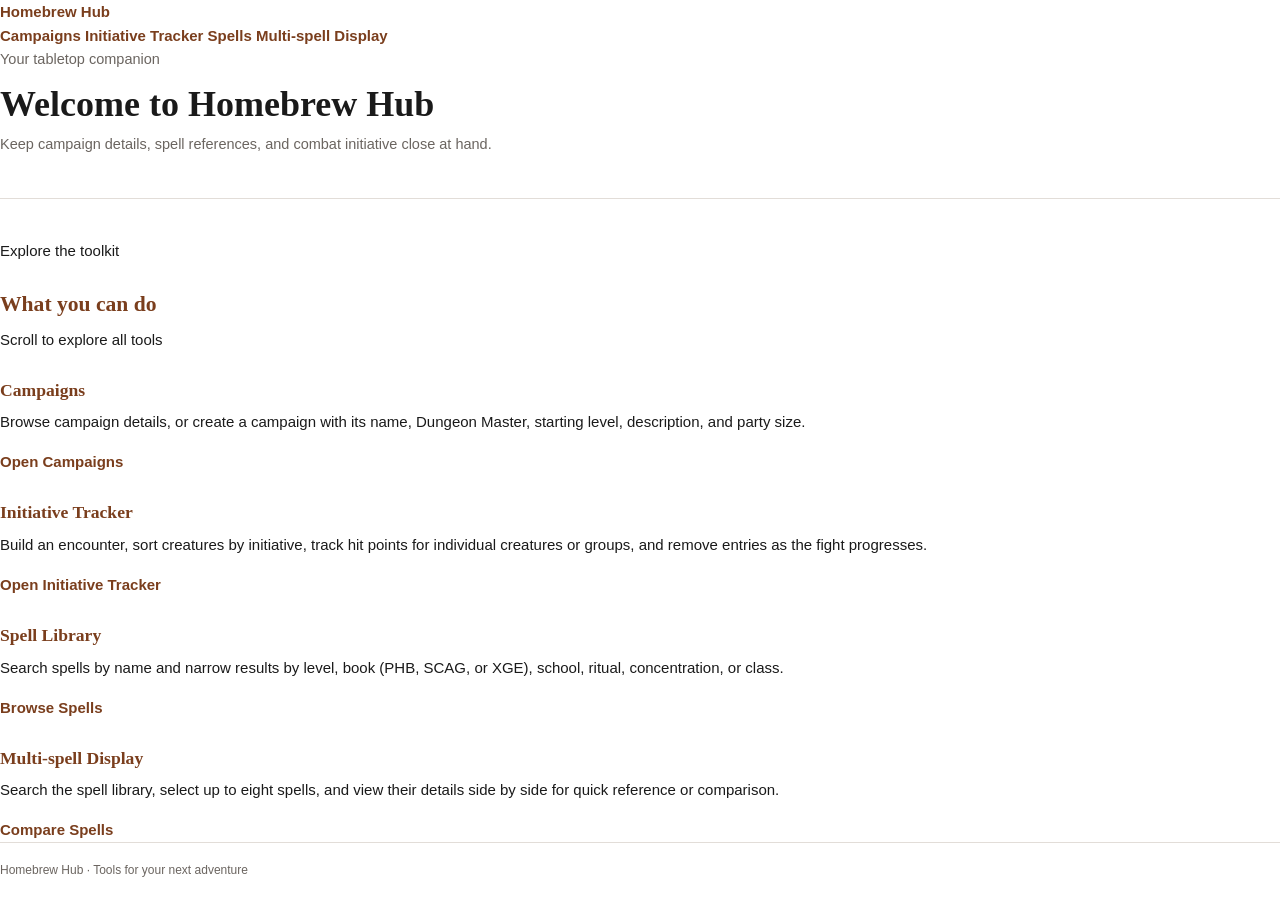
==== commit 57879bbe: "updated to remove home" ====
--- a/homePage.html
+++ b/homePage.html
@@ -1,11 +1,71 @@
 <!DOCTYPE html>
+<html lang="en">
 <head>
+    <meta charset="UTF-8">
+    <meta name="viewport" content="width=device-width, initial-scale=1">
+    <meta name="description" content="Homebrew Hub tools for managing campaigns, spells, and encounters.">
+    <title>Homebrew Hub</title>
     <link rel="stylesheet" href="styles.css">
 </head>
-<body>
-    <main class="spell-page">
-        <p><a href="Pages/Campaigns.html">Campaigns</a></p>
-        <p><a href="Pages/Players.html">Players</a></p>
-        <p><a href="Pages/Spells.html">Spells</a></p>
+<body class="home-page">
+    <header class="hp-topbar">
+        <a class="hp-brand" href="homePage.html" aria-label="Homebrew Hub home">Homebrew Hub</a>
+        <nav class="hp-topnav" aria-label="Main navigation">
+            <a href="Pages/Campaigns.html">Campaigns</a>
+            <a href="Pages/DnDInitiative.html">Initiative Tracker</a>
+            <a href="Pages/Spells.html">Spells</a>
+            <a href="Pages/Spell-Display.html">Multi-spell Display</a>
+        </nav>
+    </header>
+
+    <main class="hp-dashboard">
+        <section class="hp-hero">
+            <p class="hp-eyebrow">Your tabletop companion</p>
+            <h1>Welcome to Homebrew Hub</h1>
+            <p>Keep campaign details, spell references, and combat initiative close at hand.</p>
+        </section>
+
+        <section class="hp-info-section" aria-labelledby="hp-tools-heading">
+            <div class="hp-info-heading">
+                <div>
+                    <p class="hp-eyebrow">Explore the toolkit</p>
+                    <h2 id="hp-tools-heading">What you can do</h2>
+                </div>
+                <p class="hp-scroll-hint">Scroll to explore all tools</p>
+            </div>
+
+            <div class="hp-info-panel" tabindex="0" role="region" aria-label="Homebrew Hub capabilities">
+                <div class="hp-tool-grid">
+                    <article class="hp-tool-card">
+                        <h3>Campaigns</h3>
+                        <p>Browse campaign details, or create a campaign with its name, Dungeon Master, starting level, description, and party size.</p>
+                        <a href="Pages/Campaigns.html">Open Campaigns</a>
+                    </article>
+
+                    <article class="hp-tool-card">
+                        <h3>Initiative Tracker</h3>
+                        <p>Build an encounter, sort creatures by initiative, track hit points for individual creatures or groups, and remove entries as the fight progresses.</p>
+                        <a href="Pages/Initiative.html">Open Initiative Tracker</a>
+                    </article>
+
+                    <article class="hp-tool-card">
+                        <h3>Spell Library</h3>
+                        <p>Search spells by name and narrow results by level, book (PHB, SCAG, or XGE), school, ritual, concentration, or class.</p>
+                        <a href="Pages/Spells.html">Browse Spells</a>
+                    </article>
+
+                    <article class="hp-tool-card">
+                        <h3>Multi-spell Display</h3>
+                        <p>Search the spell library, select up to eight spells, and view their details side by side for quick reference or comparison.</p>
+                        <a href="Pages/Spell-Display.html">Compare Spells</a>
+                    </article>
+                </div>
+            </div>
+        </section>
+
+        <footer class="hp-footer">
+            Homebrew Hub · Tools for your next adventure
+        </footer>
     </main>
-</body> +</body>
+</html>
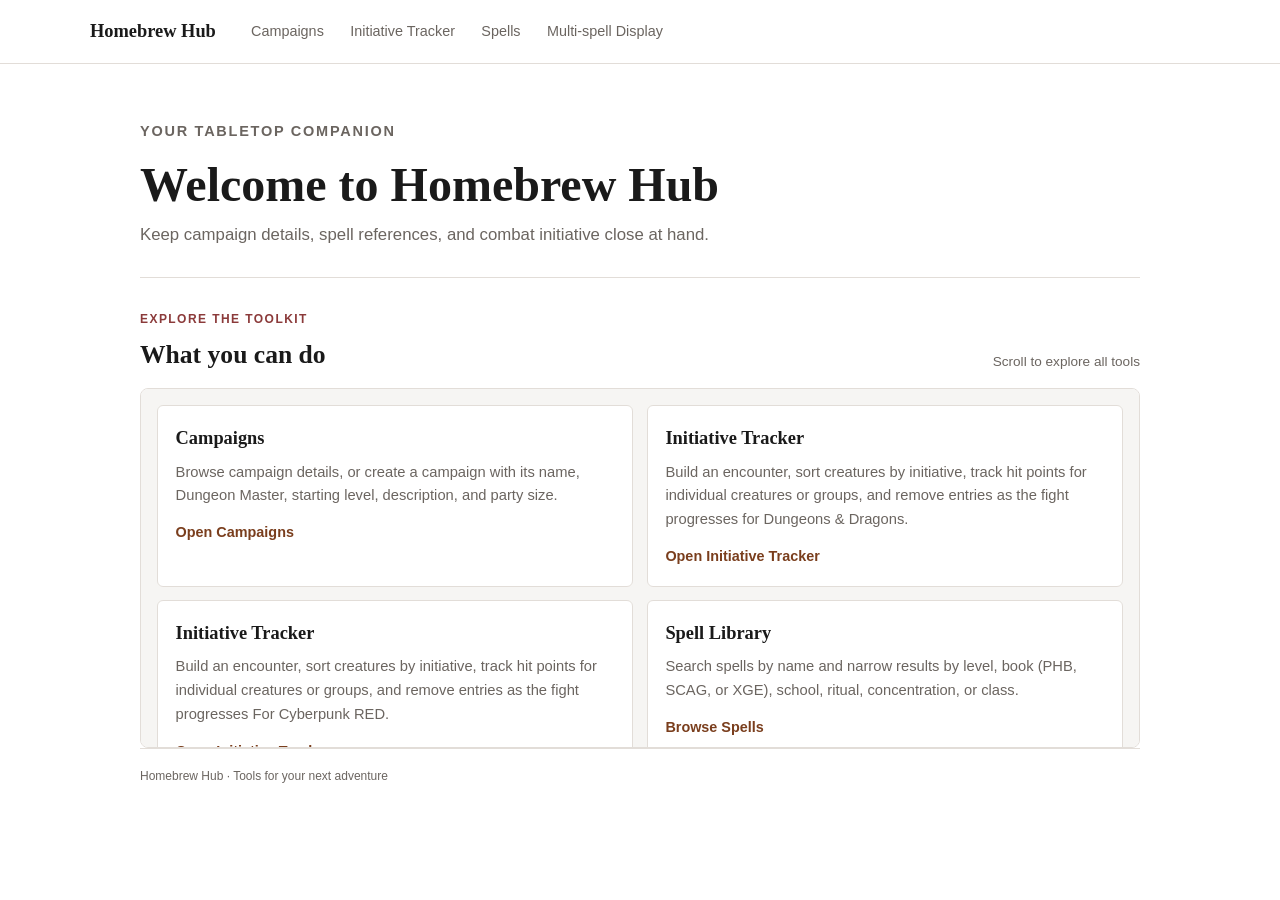
==== commit 625fed3e: "Add new tools and descriptions for Initiative Tracker and Players management" ====
--- a/homePage.html
+++ b/homePage.html
@@ -44,8 +44,14 @@
 
                     <article class="hp-tool-card">
                         <h3>Initiative Tracker</h3>
-                        <p>Build an encounter, sort creatures by initiative, track hit points for individual creatures or groups, and remove entries as the fight progresses.</p>
-                        <a href="Pages/Initiative.html">Open Initiative Tracker</a>
+                        <p>Build an encounter, sort creatures by initiative, track hit points for individual creatures or groups, and remove entries as the fight progresses for Dungeons & Dragons.</p>
+                        <a href="Pages/DnDInitiative.html">Open Initiative Tracker</a>
+                    </article>
+
+                    <article class="hp-tool-card">
+                        <h3>Initiative Tracker</h3>
+                        <p>Build an encounter, sort creatures by initiative, track hit points for individual creatures or groups, and remove entries as the fight progresses For Cyberpunk RED.</p>
+                        <a href="Pages/CyberpunkInitiative.html">Open Initiative Tracker</a>
                     </article>
 
                     <article class="hp-tool-card">
@@ -59,6 +65,12 @@
                         <p>Search the spell library, select up to eight spells, and view their details side by side for quick reference or comparison.</p>
                         <a href="Pages/Spell-Display.html">Compare Spells</a>
                     </article>
+
+                    <article class="hp-tool-card">
+                        <h3>Players</h3>
+                        <p>Manage player information, including name, level, max HP, armor class, and attributes.</p>
+                        <a href="Pages/Players.html">Manage Players</a>
+                    </article>
                 </div>
             </div>
         </section>
--- a/styles.css
+++ b/styles.css
@@ -794,6 +794,10 @@
   grid-template-columns: 1fr;
 }
 
+.player-edit-form > div {
+  min-width: 0;
+}
+
 .player-edit-form .player-attributes label {
   font-size: 0.9rem;
   white-space: nowrap;
@@ -847,6 +851,23 @@
   font: inherit;
 }
 
+.player-form select {
+  width: 100%;
+  padding: 0.65rem 0.75rem;
+  border: 1px solid var(--line);
+  border-radius: 4px;
+  background: var(--bg);
+  color: var(--ink);
+  font: inherit;
+}
+
+.player-form select:focus,
+.player-form input:focus {
+  border-color: var(--accent);
+  outline: 2px solid color-mix(in srgb, var(--accent) 25%, transparent);
+  outline-offset: 1px;
+}
+
 .player-attributes {
   display: grid;
   grid-column: 1 / -1;
@@ -875,6 +896,47 @@
 
 .player-form button:hover {
   background: var(--accent-hi);
+}
+
+.player-form-action {
+  display: flex;
+  align-items: end;
+}
+
+.player-clone-action {
+  display: block;
+}
+
+.player-clone-action > label {
+  margin-bottom: 0.4rem;
+}
+
+.player-clone-controls {
+  display: flex;
+  align-items: stretch;
+  gap: 0.6rem;
+}
+
+.player-clone-controls select {
+  flex: 1;
+  min-width: 0;
+}
+
+.player-clone-controls button {
+  flex-shrink: 0;
+}
+
+#prepopulate-clone {
+  background: transparent;
+  color: var(--accent);
+}
+
+#prepopulate-clone:hover {
+  background: var(--bg-paper);
+}
+
+#prepopulate-clone-select {
+  cursor: pointer;
 }
 
 .player-form .player-save-status {
@@ -2409,4 +2471,208 @@
   .hp-main {
     padding: 56px 18px 60px;
   }
+}
+
+/* Homepage dashboard */
+.hp-topbar {
+  position: sticky;
+  top: 0;
+  z-index: 20;
+  display: flex;
+  align-items: center;
+  gap: 1.5rem;
+  min-height: 64px;
+  padding: 0.65rem max(1.25rem, calc((100vw - 1100px) / 2));
+  background: var(--hp-bg, var(--bg-paper));
+  border-bottom: 1px solid var(--hp-border, var(--line));
+}
+
+.hp-brand {
+  flex: 0 0 auto;
+  color: var(--hp-text, var(--ink));
+  font-family: Georgia, "Times New Roman", Times, serif;
+  font-size: 1.15rem;
+  font-weight: bold;
+  text-decoration: none;
+}
+
+.hp-brand:hover {
+  color: var(--hp-accent, var(--accent));
+  text-decoration: none;
+}
+
+.hp-topnav {
+  display: flex;
+  align-items: center;
+  gap: 0.25rem;
+  min-width: 0;
+  overflow-x: auto;
+  scrollbar-width: thin;
+}
+
+.hp-topnav a {
+  flex: 0 0 auto;
+  padding: 0.45rem 0.7rem;
+  border-radius: 5px;
+  color: var(--hp-muted, var(--muted));
+  font-size: 0.9rem;
+  font-weight: 500;
+  text-decoration: none;
+  white-space: nowrap;
+}
+
+.hp-topnav a:hover,
+.hp-topnav a[aria-current="page"] {
+  background: var(--hp-bg2, var(--bg-sunken));
+  color: var(--hp-text, var(--ink));
+  text-decoration: none;
+}
+
+.hp-topnav a:focus-visible,
+.hp-brand:focus-visible,
+.hp-tool-card a:focus-visible,
+.hp-info-panel:focus-visible {
+  outline: 3px solid color-mix(in srgb, var(--hp-accent, var(--accent)) 45%, transparent);
+  outline-offset: 2px;
+}
+
+body:not(.home-page) .hp-topbar {
+  margin-bottom: 1.5rem;
+}
+
+.hp-dashboard {
+  width: min(100% - 2.5rem, 1000px);
+  margin: 0 auto;
+  padding: 3.5rem 0 2rem;
+}
+
+.hp-hero {
+  margin-bottom: 2rem;
+}
+
+.hp-eyebrow {
+  margin: 0 0 0.35rem;
+  color: var(--hp-accent);
+  font-size: 0.75rem;
+  font-weight: bold;
+  letter-spacing: 0.12em;
+  text-transform: uppercase;
+}
+
+.hp-hero h1 {
+  margin: 0 0 0.6rem;
+  border: 0;
+  padding: 0;
+  color: var(--hp-text);
+  font-size: clamp(2rem, 5vw, 3rem);
+  line-height: 1.15;
+}
+
+.hp-hero > p:last-child {
+  max-width: 42rem;
+  margin: 0;
+  color: var(--hp-muted);
+  font-size: 1.05rem;
+}
+
+.hp-info-heading {
+  display: flex;
+  align-items: end;
+  justify-content: space-between;
+  gap: 1rem;
+  margin-bottom: 0.8rem;
+}
+
+.hp-info-heading h2 {
+  margin: 0;
+  color: var(--hp-text);
+  font-size: 1.6rem;
+}
+
+.hp-scroll-hint {
+  margin: 0 0 0.15rem;
+  color: var(--hp-muted);
+  font-size: 0.85rem;
+}
+
+.hp-info-panel {
+  height: min(360px, 62vh);
+  overflow: auto;
+  overscroll-behavior: contain;
+  padding: 1rem;
+  border: 1px solid var(--hp-border);
+  border-radius: 8px;
+  background: var(--hp-bg2);
+  scrollbar-color: var(--hp-border) transparent;
+  scrollbar-width: thin;
+}
+
+.hp-tool-grid {
+  display: grid;
+  grid-template-columns: repeat(2, minmax(0, 1fr));
+  gap: 0.85rem;
+}
+
+.hp-tool-card {
+  padding: 1.1rem;
+  border: 1px solid var(--hp-border);
+  border-radius: 6px;
+  background: var(--hp-bg);
+}
+
+.hp-tool-card h3 {
+  margin: 0 0 0.45rem;
+  color: var(--hp-text);
+  font-size: 1.15rem;
+}
+
+.hp-tool-card p {
+  margin: 0 0 0.8rem;
+  color: var(--hp-muted);
+  font-size: 0.92rem;
+}
+
+.hp-tool-card a {
+  font-size: 0.9rem;
+}
+
+.hp-footer {
+  margin-top: 1.5rem;
+}
+
+@media (max-width: 700px) {
+  .hp-topbar {
+    align-items: flex-start;
+    flex-direction: column;
+    gap: 0.35rem;
+    padding: 0.65rem 1rem 0.45rem;
+  }
+
+  .hp-topnav {
+    width: 100%;
+  }
+
+  .hp-topnav a {
+    padding: 0.35rem 0.55rem;
+    font-size: 0.83rem;
+  }
+
+  .hp-dashboard {
+    width: min(100% - 2rem, 1000px);
+    padding-top: 2rem;
+  }
+
+  .hp-tool-grid {
+    grid-template-columns: 1fr;
+  }
+
+  .hp-info-heading {
+    align-items: flex-start;
+    flex-direction: column;
+    gap: 0.2rem;
+  }
+
+  .hp-info-panel {
+    height: min(380px, 58vh);
+  }
 }
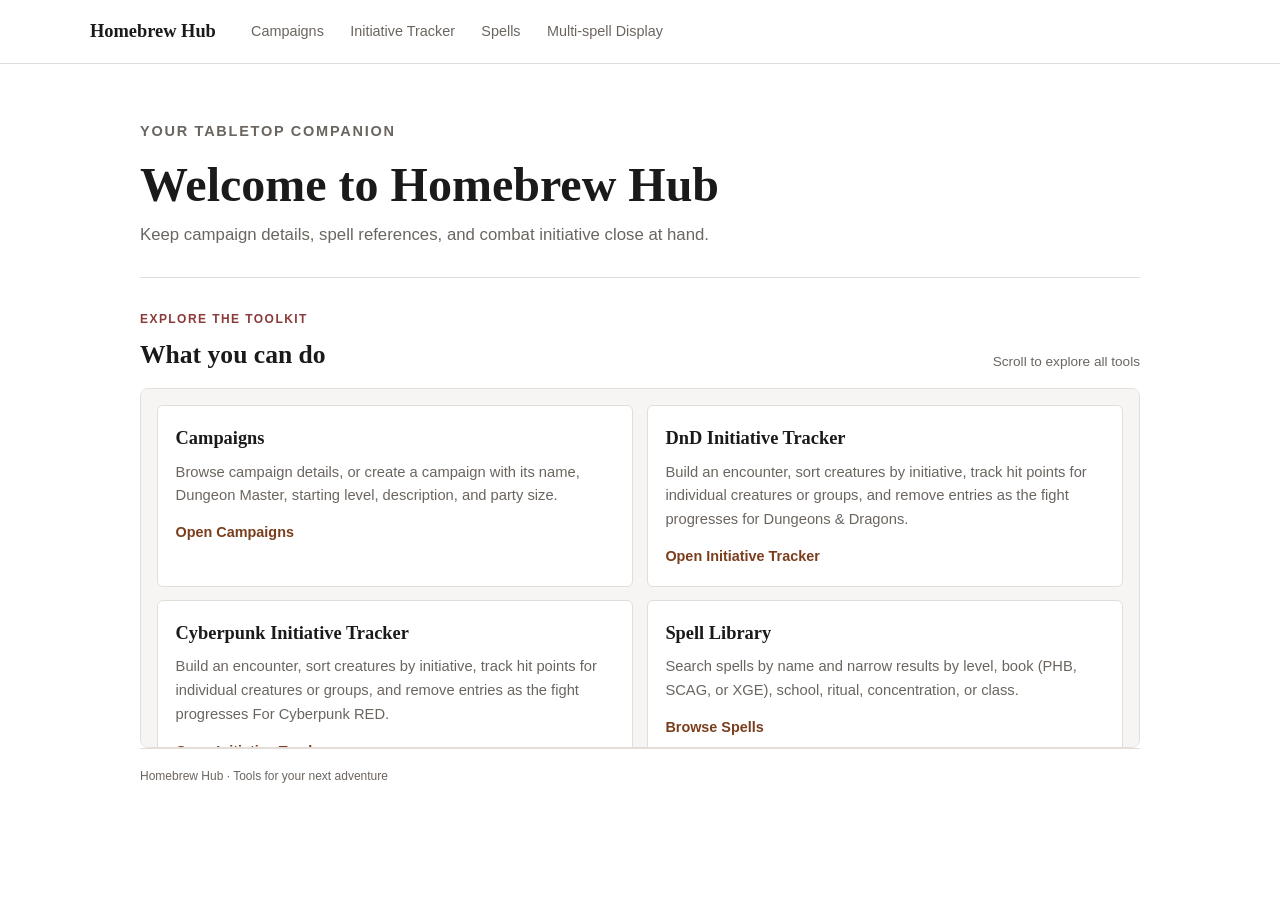
==== commit ece3b974: "Update tool names for clarity in Initiative Tracker and Multi-spell Display sections" ====
--- a/homePage.html
+++ b/homePage.html
@@ -43,13 +43,13 @@
                     </article>
 
                     <article class="hp-tool-card">
-                        <h3>Initiative Tracker</h3>
+                        <h3>DnD Initiative Tracker</h3>
                         <p>Build an encounter, sort creatures by initiative, track hit points for individual creatures or groups, and remove entries as the fight progresses for Dungeons & Dragons.</p>
                         <a href="Pages/DnDInitiative.html">Open Initiative Tracker</a>
                     </article>
 
                     <article class="hp-tool-card">
-                        <h3>Initiative Tracker</h3>
+                        <h3>Cyberpunk Initiative Tracker</h3>
                         <p>Build an encounter, sort creatures by initiative, track hit points for individual creatures or groups, and remove entries as the fight progresses For Cyberpunk RED.</p>
                         <a href="Pages/CyberpunkInitiative.html">Open Initiative Tracker</a>
                     </article>
@@ -63,7 +63,7 @@
                     <article class="hp-tool-card">
                         <h3>Multi-spell Display</h3>
                         <p>Search the spell library, select up to eight spells, and view their details side by side for quick reference or comparison.</p>
-                        <a href="Pages/Spell-Display.html">Compare Spells</a>
+                        <a href="Pages/Spell-Display.html">View Spells</a>
                     </article>
 
                     <article class="hp-tool-card">
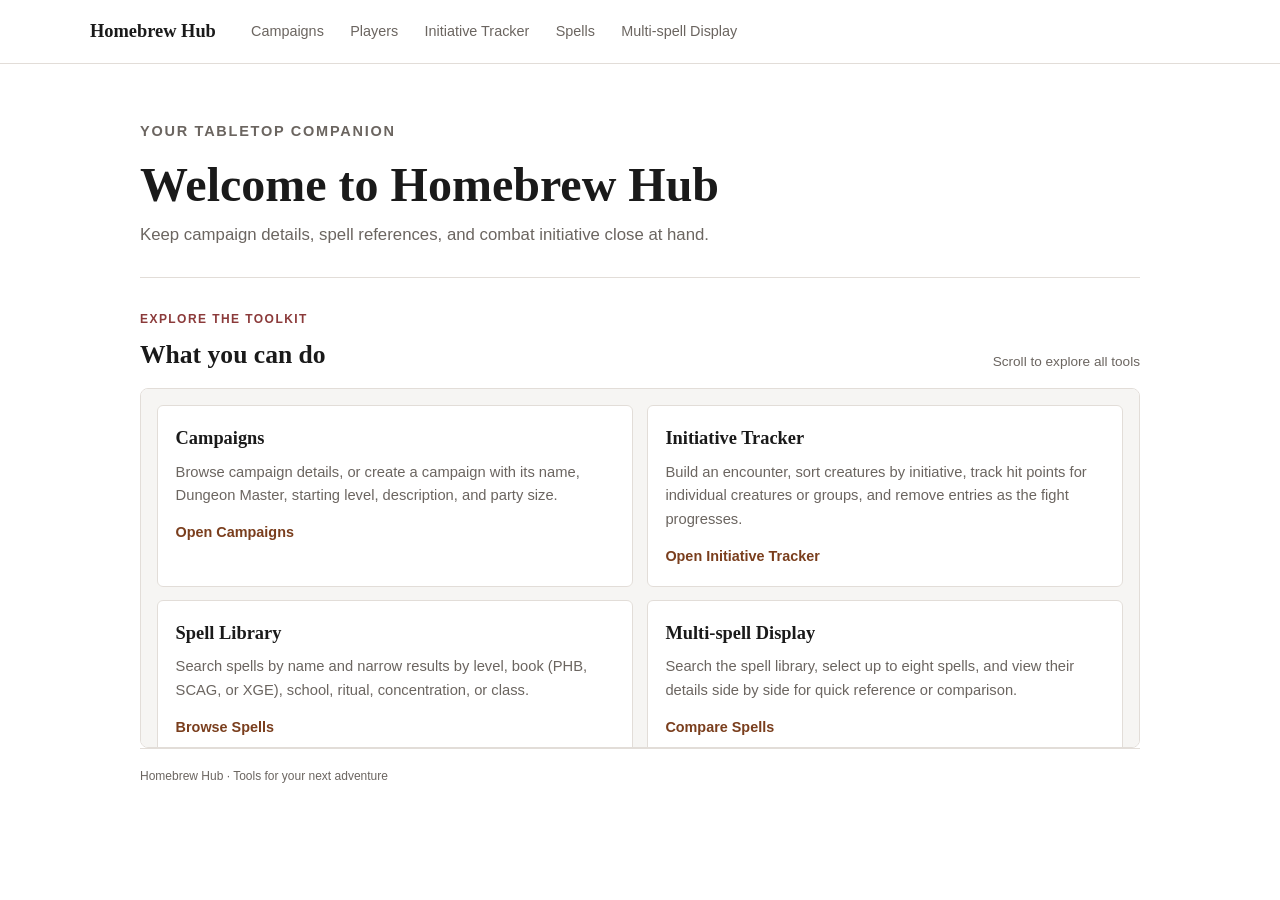
==== commit e695be48: "Add navigation headers and update body classes for consistency across campaign-related pages" ====
--- a/homePage.html
+++ b/homePage.html
@@ -12,6 +12,7 @@
         <a class="hp-brand" href="homePage.html" aria-label="Homebrew Hub home">Homebrew Hub</a>
         <nav class="hp-topnav" aria-label="Main navigation">
             <a href="Pages/Campaigns.html">Campaigns</a>
+            <a href="Pages/Players.html">Players</a>
             <a href="Pages/DnDInitiative.html">Initiative Tracker</a>
             <a href="Pages/Spells.html">Spells</a>
             <a href="Pages/Spell-Display.html">Multi-spell Display</a>
@@ -43,15 +44,9 @@
                     </article>
 
                     <article class="hp-tool-card">
-                        <h3>DnD Initiative Tracker</h3>
-                        <p>Build an encounter, sort creatures by initiative, track hit points for individual creatures or groups, and remove entries as the fight progresses for Dungeons & Dragons.</p>
-                        <a href="Pages/DnDInitiative.html">Open Initiative Tracker</a>
-                    </article>
-
-                    <article class="hp-tool-card">
-                        <h3>Cyberpunk Initiative Tracker</h3>
-                        <p>Build an encounter, sort creatures by initiative, track hit points for individual creatures or groups, and remove entries as the fight progresses For Cyberpunk RED.</p>
-                        <a href="Pages/CyberpunkInitiative.html">Open Initiative Tracker</a>
+                        <h3>Initiative Tracker</h3>
+                        <p>Build an encounter, sort creatures by initiative, track hit points for individual creatures or groups, and remove entries as the fight progresses.</p>
+                        <a href="Pages/Initiative.html">Open Initiative Tracker</a>
                     </article>
 
                     <article class="hp-tool-card">
@@ -63,13 +58,7 @@
                     <article class="hp-tool-card">
                         <h3>Multi-spell Display</h3>
                         <p>Search the spell library, select up to eight spells, and view their details side by side for quick reference or comparison.</p>
-                        <a href="Pages/Spell-Display.html">View Spells</a>
-                    </article>
-
-                    <article class="hp-tool-card">
-                        <h3>Players</h3>
-                        <p>Manage player information, including name, level, max HP, armor class, and attributes.</p>
-                        <a href="Pages/Players.html">Manage Players</a>
+                        <a href="Pages/Spell-Display.html">Compare Spells</a>
                     </article>
                 </div>
             </div>
--- a/styles.css
+++ b/styles.css
@@ -1271,6 +1271,90 @@
 .initiative-btn:disabled:hover {
   background: var(--accent);
   border-color: var(--accent);
+}
+
+.party-import {
+  margin-bottom: 1rem;
+  padding: 0.85rem 1rem;
+  border: 1px solid var(--line);
+  border-left: 4px solid var(--accent);
+  border-radius: 6px;
+  background: var(--bg-paper);
+}
+
+.party-import-heading {
+  margin: 0 0 0.5rem;
+  font-size: 1.05rem;
+}
+
+.party-import-row {
+  display: flex;
+  flex-wrap: wrap;
+  gap: 0.5rem;
+}
+
+.party-import-row select {
+  flex: 1 1 16rem;
+  min-width: 0;
+  padding: 0.5rem 0.6rem;
+  border: 1px solid var(--line);
+  border-radius: 4px;
+  background: var(--bg-paper);
+  color: var(--ink);
+  font: inherit;
+  cursor: pointer;
+}
+
+.party-import-row select:disabled {
+  color: var(--muted);
+  cursor: not-allowed;
+}
+
+.party-import-row select:focus {
+  border-color: var(--accent);
+  box-shadow: 0 0 0 3px color-mix(in srgb, var(--accent) 20%, transparent);
+  outline: none;
+}
+
+.party-import-status {
+  margin: 0.5rem 0 0;
+  color: var(--muted);
+  font-size: 0.9rem;
+}
+
+.party-import-status:empty {
+  display: none;
+}
+
+.visually-hidden {
+  position: absolute;
+  width: 1px;
+  height: 1px;
+  overflow: hidden;
+  clip: rect(0 0 0 0);
+  white-space: nowrap;
+}
+
+.initiative-input.needs-initiative {
+  border-style: dashed;
+  animation: needs-initiative-pulse 1.6s ease-in-out infinite;
+}
+
+.initiative-input.needs-initiative::placeholder {
+  color: var(--accent);
+  opacity: 0.8;
+}
+
+@keyframes needs-initiative-pulse {
+  50% {
+    box-shadow: 0 0 0 4px color-mix(in srgb, var(--accent) 30%, transparent);
+  }
+}
+
+@media (prefers-reduced-motion: reduce) {
+  .initiative-input.needs-initiative {
+    animation: none;
+  }
 }
 
 .initiative-list {
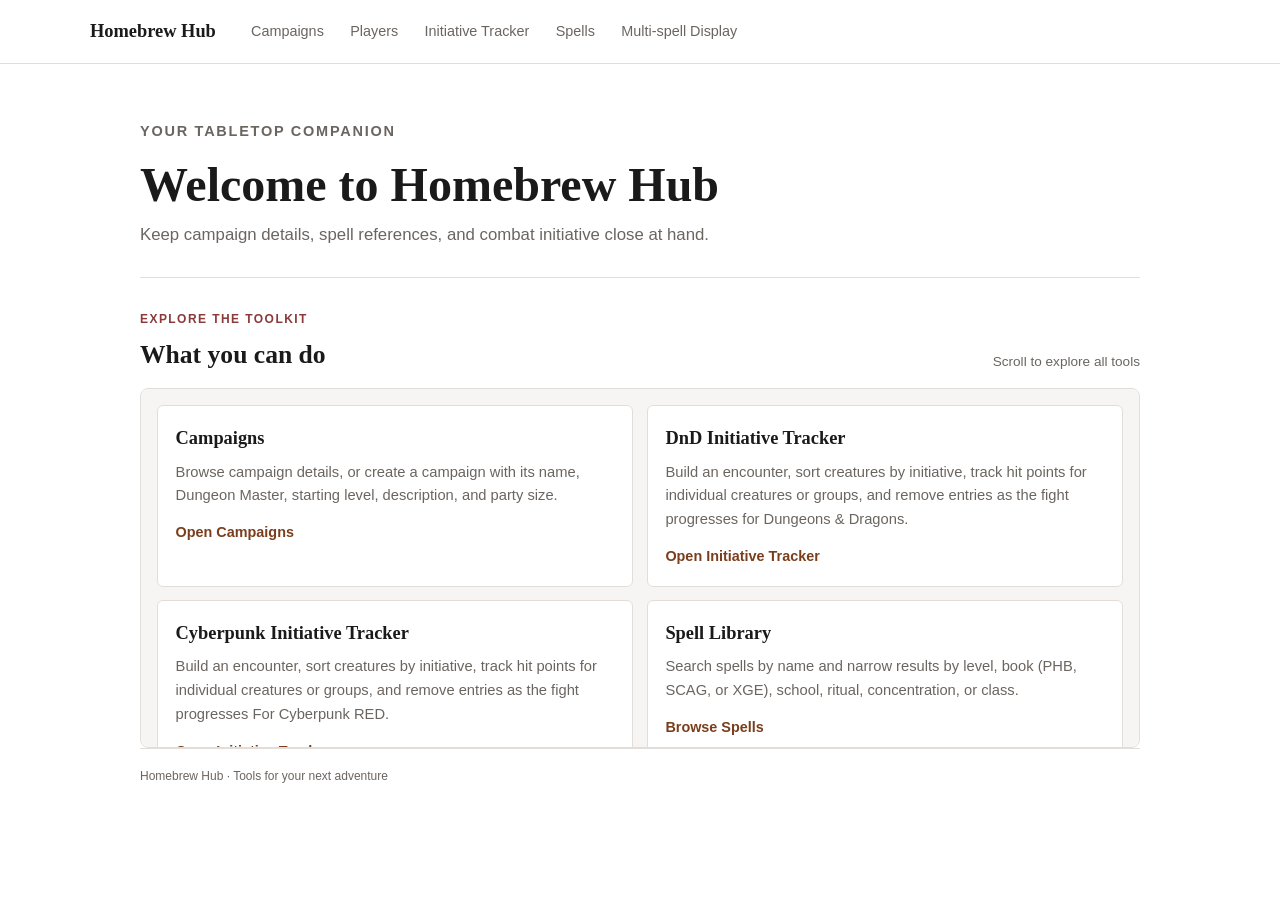
==== commit 87f7d1fa: "Merge branch 'The-Bestest-Branch' of https://github.com/TwistedFury/HomebrewHub into best-branch" ====
--- a/homePage.html
+++ b/homePage.html
@@ -44,9 +44,15 @@
                     </article>
 
                     <article class="hp-tool-card">
-                        <h3>Initiative Tracker</h3>
-                        <p>Build an encounter, sort creatures by initiative, track hit points for individual creatures or groups, and remove entries as the fight progresses.</p>
-                        <a href="Pages/Initiative.html">Open Initiative Tracker</a>
+                        <h3>DnD Initiative Tracker</h3>
+                        <p>Build an encounter, sort creatures by initiative, track hit points for individual creatures or groups, and remove entries as the fight progresses for Dungeons & Dragons.</p>
+                        <a href="Pages/DnDInitiative.html">Open Initiative Tracker</a>
+                    </article>
+
+                    <article class="hp-tool-card">
+                        <h3>Cyberpunk Initiative Tracker</h3>
+                        <p>Build an encounter, sort creatures by initiative, track hit points for individual creatures or groups, and remove entries as the fight progresses For Cyberpunk RED.</p>
+                        <a href="Pages/CyberpunkInitiative.html">Open Initiative Tracker</a>
                     </article>
 
                     <article class="hp-tool-card">
@@ -58,7 +64,13 @@
                     <article class="hp-tool-card">
                         <h3>Multi-spell Display</h3>
                         <p>Search the spell library, select up to eight spells, and view their details side by side for quick reference or comparison.</p>
-                        <a href="Pages/Spell-Display.html">Compare Spells</a>
+                        <a href="Pages/Spell-Display.html">View Spells</a>
+                    </article>
+
+                    <article class="hp-tool-card">
+                        <h3>Players</h3>
+                        <p>Manage player information, including name, level, max HP, armor class, and attributes.</p>
+                        <a href="Pages/Players.html">Manage Players</a>
                     </article>
                 </div>
             </div>
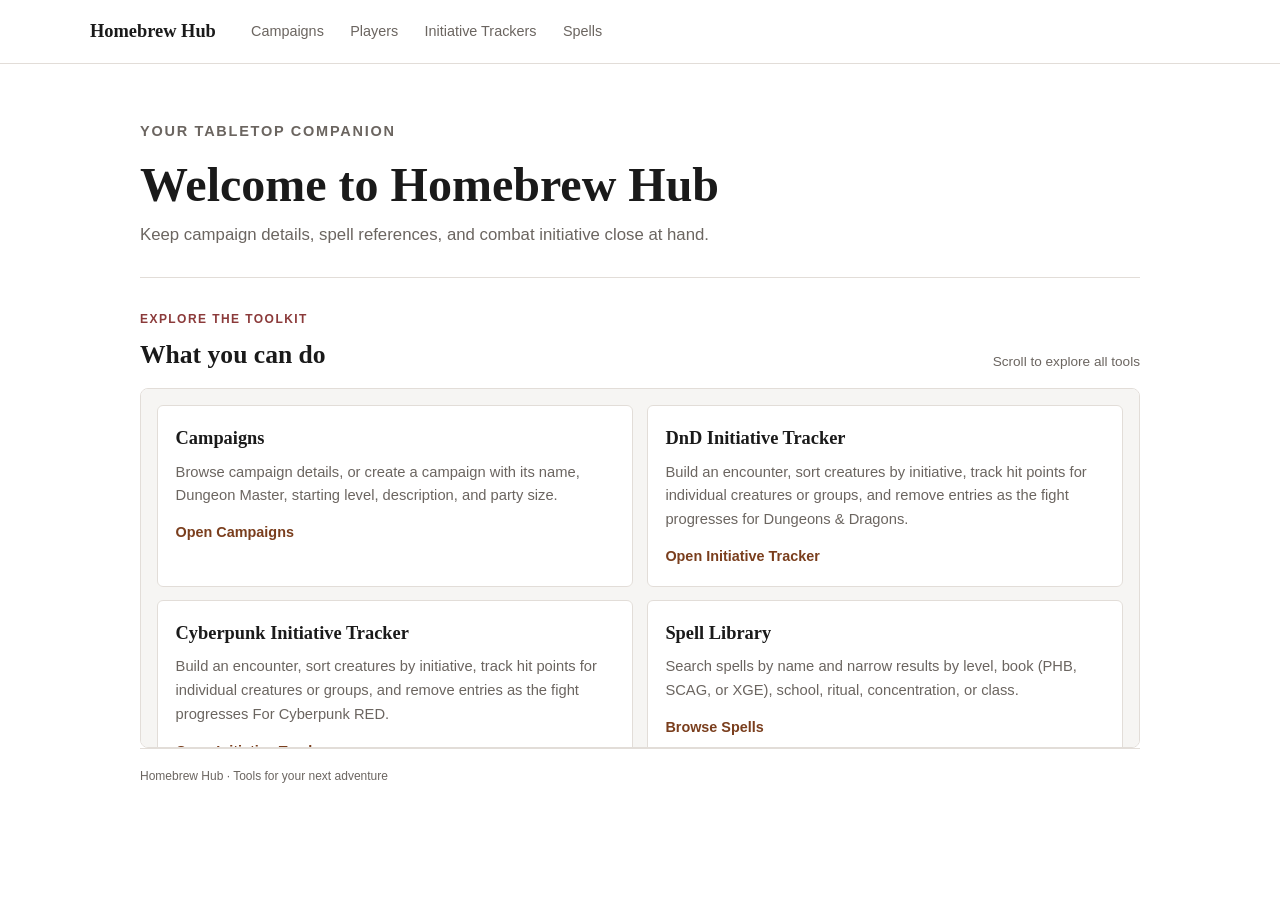
==== commit 8d43027d: "Refactor player attributes and update navigation links; add Initiative Trackers page" ====
--- a/homePage.html
+++ b/homePage.html
@@ -13,9 +13,8 @@
         <nav class="hp-topnav" aria-label="Main navigation">
             <a href="Pages/Campaigns.html">Campaigns</a>
             <a href="Pages/Players.html">Players</a>
-            <a href="Pages/DnDInitiative.html">Initiative Tracker</a>
+            <a href="Pages/InitiativeTrackers.html">Initiative Trackers</a>
             <a href="Pages/Spells.html">Spells</a>
-            <a href="Pages/Spell-Display.html">Multi-spell Display</a>
         </nav>
     </header>
 
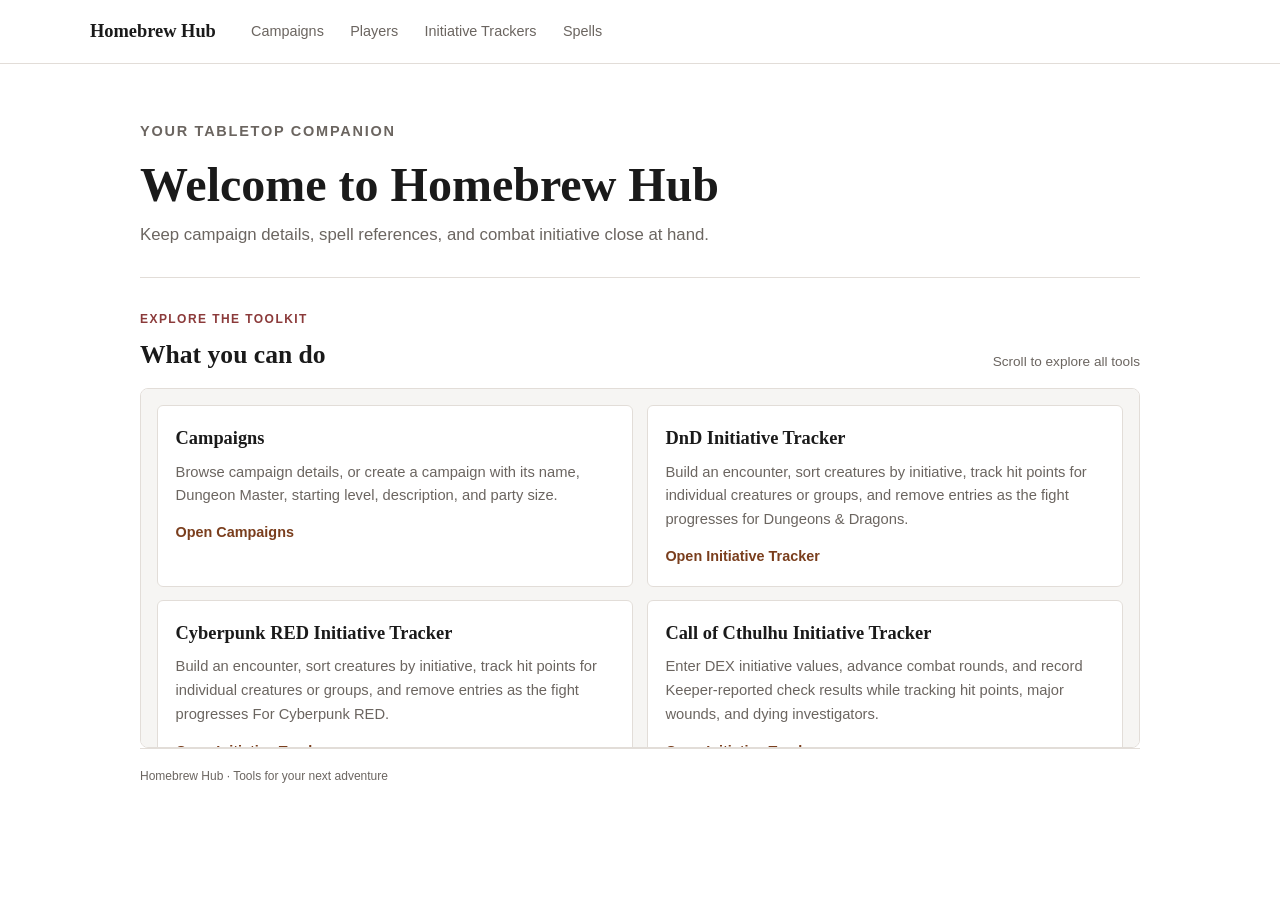
==== commit 821c1174: "Add Call of Cthulhu Initiative Tracker page and related JavaScript functionality" ====
--- a/homePage.html
+++ b/homePage.html
@@ -49,9 +49,15 @@
                     </article>
 
                     <article class="hp-tool-card">
-                        <h3>Cyberpunk Initiative Tracker</h3>
+                        <h3>Cyberpunk RED Initiative Tracker</h3>
                         <p>Build an encounter, sort creatures by initiative, track hit points for individual creatures or groups, and remove entries as the fight progresses For Cyberpunk RED.</p>
                         <a href="Pages/CyberpunkInitiative.html">Open Initiative Tracker</a>
+                    </article>
+
+                    <article class="hp-tool-card">
+                        <h3>Call of Cthulhu Initiative Tracker</h3>
+                        <p>Enter DEX initiative values, advance combat rounds, and record Keeper-reported check results while tracking hit points, major wounds, and dying investigators.</p>
+                        <a href="Pages/CallOfCthulhuInitiative.html">Open Initiative Tracker</a>
                     </article>
 
                     <article class="hp-tool-card">
--- a/styles.css
+++ b/styles.css
@@ -1361,6 +1361,139 @@
   display: flex;
   flex-direction: column;
   gap: 0.75rem;
+}
+
+.coc-health-row {
+  display: flex;
+  flex-wrap: wrap;
+  align-items: center;
+  gap: 0.65rem;
+}
+
+.coc-method-row > label {
+  font-weight: bold;
+}
+
+.coc-method-row select,
+.coc-con-result select {
+  padding: 0.5rem 0.6rem;
+  border: 1px solid var(--line);
+  border-radius: 4px;
+  background: var(--bg-paper);
+  color: var(--ink);
+  font: inherit;
+}
+
+.coc-combat-bar {
+  justify-content: flex-start;
+}
+
+.coc-combat-bar .round-display {
+  flex: 1 1 100%;
+}
+
+.coc-combatant .creature-header {
+  flex-wrap: wrap;
+  margin-bottom: 0.5rem;
+}
+
+.coc-combatant .creature-remove {
+  margin-left: auto;
+}
+
+.coc-roll-status,
+.coc-condition {
+  margin: 0.25rem 0;
+  color: var(--muted);
+}
+
+.coc-roll-status {
+  font-weight: bold;
+}
+
+.coc-condition {
+  padding: 0.45rem 0.6rem;
+  border-left: 3px solid var(--line);
+  background: var(--bg-sunken);
+  color: var(--ink);
+}
+
+.coc-combatant.coc-dead {
+  opacity: 0.7;
+}
+
+.coc-health-row {
+  margin: 0.65rem 0;
+}
+
+.coc-health-row .stat-field {
+  grid-template-columns: auto minmax(4rem, 6rem);
+}
+
+.coc-max-hp {
+  color: var(--muted);
+  font-size: 0.9rem;
+}
+
+.coc-wound-toggle {
+  margin: 0;
+}
+
+.coc-damage-row {
+  padding-left: 0;
+}
+
+.coc-damage-row .damage-input {
+  width: min(100%, 14rem);
+}
+
+.coc-con-button {
+  margin-top: 0.5rem;
+}
+
+.coc-con-result {
+  margin: 0.65rem 0;
+}
+
+.coc-con-result > label {
+  display: block;
+  margin-bottom: 0.35rem;
+  color: var(--muted);
+  font-size: 0.9rem;
+  font-weight: bold;
+}
+
+.coc-con-result-controls {
+  display: flex;
+  flex-wrap: wrap;
+  align-items: center;
+  gap: 0.5rem;
+}
+
+.coc-con-result-controls select {
+  min-width: min(100%, 14rem);
+}
+
+.coc-con-button {
+  margin-top: 0;
+}
+
+.coc-initiative-page .initiative-form {
+  grid-template-columns: repeat(3, minmax(0, 1fr));
+}
+
+.coc-initiative-page .initiative-field .initiative-check {
+  margin-top: 0.55rem;
+}
+
+.coc-initiative-page .initiative-actions {
+  align-items: center;
+}
+
+@media (max-width: 650px) {
+  .coc-initiative-page .initiative-form {
+    grid-template-columns: repeat(2, minmax(0, 1fr));
+  }
 }
 
 .initiative-empty {
